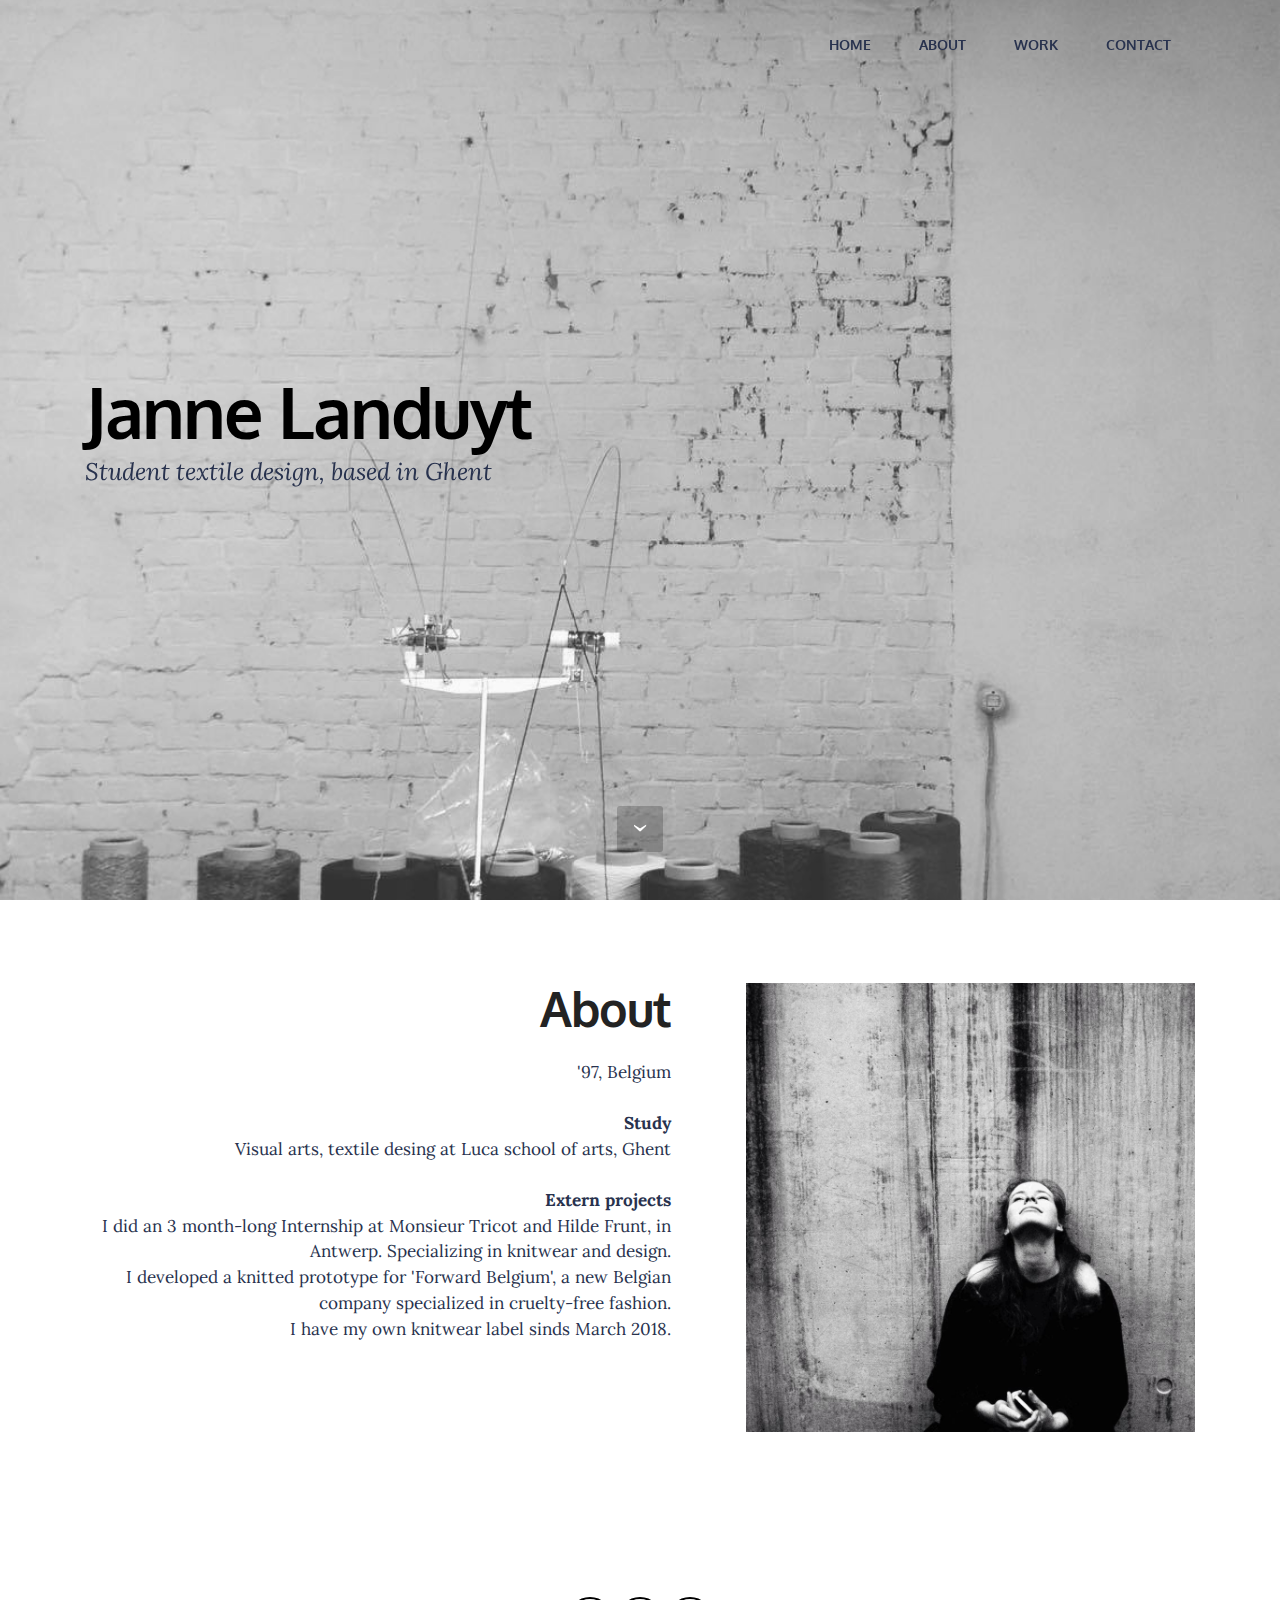
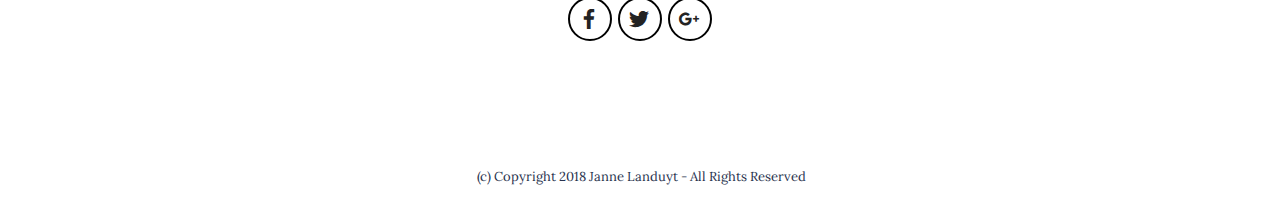
==== index.html @ 8091a499 "create github pages" ====
<!DOCTYPE html>
<html>
<head>
  <!-- Site made with Mobirise Website Builder v4.3.2, https://mobirise.com -->
  <meta charset="UTF-8">
  <meta http-equiv="X-UA-Compatible" content="IE=edge">
  <meta name="generator" content="Mobirise v4.3.2, mobirise.com">
  <meta name="viewport" content="width=device-width, initial-scale=1">
  <link rel="shortcut icon" href="assets/images/logo.png" type="image/x-icon">
  <meta name="description" content="Home, Janne Landuyt, textile design, about">
  <title>index.html</title>
  <link rel="stylesheet" href="https://fonts.googleapis.com/css?family=Montserrat:400,700">
  <link rel="stylesheet" href="https://fonts.googleapis.com/css?family=Raleway:100,100i,200,200i,300,300i,400,400i,500,500i,600,600i,700,700i,800,800i,900,900i">
  <link rel="stylesheet" href="https://fonts.googleapis.com/css?family=Lora:400,700,400italic,700italic&subset=latin">
  <link rel="stylesheet" href="assets/bootstrap-material-design-font/css/material.css">
  <link rel="stylesheet" href="assets/tether/tether.min.css">
  <link rel="stylesheet" href="assets/bootstrap/css/bootstrap.min.css">
  <link rel="stylesheet" href="assets/socicon/css/styles.css">
  <link rel="stylesheet" href="assets/dropdown/css/style.css">
  <link rel="stylesheet" href="assets/theme/css/style.css">
  <link rel="stylesheet" href="assets/mobirise/css/mbr-additional.css" type="text/css">
  
  
  
</head>
<body>
<section id="menu-4" data-rv-view="0">

    <nav class="navbar navbar-dropdown transparent bg-color">
        <div class="container">

            <div class="mbr-table">
                
                <div class="mbr-table-cell">

                    <button class="navbar-toggler pull-xs-right hidden-md-up" type="button" data-toggle="collapse" data-target="#exCollapsingNavbar">
                        <div class="hamburger-icon"></div>
                    </button>

                    <ul class="nav-dropdown collapse pull-xs-right nav navbar-nav navbar-toggleable-sm" id="exCollapsingNavbar"><li class="nav-item dropdown"><a class="nav-link link" href="index.html#header5-0">HOME</a></li><li class="nav-item"><a class="nav-link link" href="index.html#msg-box5-1">ABOUT</a></li><li class="nav-item"><a class="nav-link link" href="Work.html">WORK</a></li><li class="nav-item"><a class="nav-link link" href="page7.html">CONTACT</a></li></ul>
                    <button hidden="" class="navbar-toggler navbar-close" type="button" data-toggle="collapse" data-target="#exCollapsingNavbar">
                        <div class="close-icon"></div>
                    </button>

                </div>
            </div>

        </div>
    </nav>

</section>

<section class="engine"><a href="https://mobirise.co/e">web page development software</a></section><section class="mbr-section mbr-section-hero mbr-section-full mbr-section-with-arrow mbr-parallax-background mbr-after-navbar" id="header5-0" data-rv-view="4" style="background-image: url(assets/images/21389111-1442225685831040-1330696109-o-2-1136x852.jpg);">

    <div class="mbr-overlay" style="opacity: 0.2; background-color: rgb(239, 239, 239);"></div>

    <div class="mbr-table-cell">

        <div class="container">
            <div class="row">
                <div class="mbr-section col-md-10">

                    <h1 class="mbr-section-title display-1">Janne Landuyt</h1>
                    <p class="mbr-section-lead lead">Student textile design, based in Ghent</p>
                    
                </div>
            </div>
        </div>
    </div>

    <div class="mbr-arrow mbr-arrow-floating" aria-hidden="true"><a href="#msg-box5-1"><i class="mbr-arrow-icon"></i></a></div>

</section>

<section class="mbr-section" id="msg-box5-1" data-rv-view="7" style="background-color: rgb(255, 255, 255); padding-top: 80px; padding-bottom: 80px;">

    
    <div class="container">
        <div class="row">
            <div class="mbr-table-md-up">

              

              <div class="mbr-table-cell col-md-5 text-xs-center text-md-right content-size">
                  <h3 class="mbr-section-title display-2">About</h3>
                  <div class="lead">

                    <p>'97, Belgium<br><br><strong>Study</strong><br>Visual arts, textile desing at Luca school of arts, Ghent<br><br><strong>Extern projects</strong><br>I did an 3 month-long Internship at Monsieur Tricot and Hilde Frunt, in Antwerp. Specializing in knitwear and design.<br>I developed a knitted prototype for 'Forward Belgium', a new Belgian company specialized in cruelty-free fashion.<br>I have my own knitwear label sinds March 2018.<br><br><strong><br></strong></p>

                  </div>

                  
              </div>


              


              <div class="mbr-table-cell mbr-left-padding-md-up mbr-valign-top col-md-7 image-size" style="width: 46%;">
                  <div class="mbr-figure"><img src="assets/images/12814619-984525454934401-1902129583782852477-n-1-960x960.jpg"></div>
              </div>

            </div>
        </div>
    </div>

</section>

<section class="mbr-section mbr-section-md-padding" id="social-buttons1-3" data-rv-view="10" style="background-color: rgb(255, 255, 255); padding-top: 60px; padding-bottom: 90px;">
    
    <div class="container">
        <div class="row">
            <div class="col-md-8 col-md-offset-2 text-xs-center">
                <h3 class="mbr-section-title display-2"></h3>
                <div>

                  <div class="mbr-social-likes" data-counters="false">
                    <span class="btn btn-social facebook" title="Share link on Facebook">
                        <i class="socicon socicon-facebook"></i>
                    </span>
                    <span class="btn btn-social twitter" title="Share link on Twitter">
                        <i class="socicon socicon-twitter"></i>
                    </span>
                    <span class="btn btn-social plusone" title="Share link on Google+">
                        <i class="socicon socicon-googleplus"></i>
                    </span>
                    
                    
                  </div>

                </div>
            </div>
        </div>
    </div>
</section>

<footer class="mbr-small-footer mbr-section mbr-section-nopadding" id="footer1-17" data-rv-view="2" style="background-color: rgb(255, 255, 255); padding-top: 1.75rem; padding-bottom: 1.75rem;">
    
    <div class="container text-xs-center">
        <p>&nbsp;(c) Copyright 2018 Janne Landuyt - All Rights Reserved</p>
    </div>
</footer>


  <script src="assets/web/assets/jquery/jquery.min.js"></script>
  <script src="assets/tether/tether.min.js"></script>
  <script src="assets/bootstrap/js/bootstrap.min.js"></script>
  <script src="assets/social-likes/social-likes.js"></script>
  <script src="assets/dropdown/js/script.min.js"></script>
  <script src="assets/touch-swipe/jquery.touch-swipe.min.js"></script>
  <script src="assets/jarallax/jarallax.js"></script>
  <script src="assets/smooth-scroll/smooth-scroll.js"></script>
  <script src="assets/theme/js/script.js"></script>
  
  
</body>
</html>
---- assets/bootstrap-material-design-font/css/material.css ----
@font-face {
  font-family: 'Material-Design-Icons';
  src: url('../fonts/Material-Design-Icons.eot?3ocs8m');
  src: url('../fonts/Material-Design-Icons.eot?#iefix3ocs8m') format('embedded-opentype'), url('../fonts/Material-Design-Icons.woff?3ocs8m') format('woff'), url('../fonts/Material-Design-Icons.ttf?3ocs8m') format('truetype'), url('../fonts/Material-Design-Icons.svg?3ocs8m#Material-Design-Icons') format('svg');
  font-weight: normal;
  font-style: normal;
}
[class^="mdi-"],
[class*="mdi-"] {
  speak: none;
  display: inline-block;
  font-style: normal;
  font-variant:normal;
  font-weight:normal;
  /*font-size:24px;*/
  line-height:1;
  font-family:'Material-Design-Icons' !important;
  text-rendering: auto;
  
  -webkit-font-smoothing: antialiased;
  -moz-osx-font-smoothing: grayscale;
  -webkit-transform: translate(0, 0);
      -ms-transform: translate(0, 0);
          transform: translate(0, 0);
}
[class^="mdi-"]:before,
[class*="mdi-"]:before {
  display: inline-block;
  speak: none;
  text-decoration: inherit;
}
[class^="mdi-"].pull-left,
[class*="mdi-"].pull-left {
  margin-right: .3em;
}
[class^="mdi-"].pull-right,
[class*="mdi-"].pull-right {
  margin-left: .3em;
}
[class^="mdi-"].mdi-lg:before,
[class*="mdi-"].mdi-lg:before,
[class^="mdi-"].mdi-lg:after,
[class*="mdi-"].mdi-lg:after {
  font-size: 1.33333333em;
  line-height: 0.75em;
  vertical-align: -15%;
}
[class^="mdi-"].mdi-2x:before,
[class*="mdi-"].mdi-2x:before,
[class^="mdi-"].mdi-2x:after,
[class*="mdi-"].mdi-2x:after {
  font-size: 2em;
}
[class^="mdi-"].mdi-3x:before,
[class*="mdi-"].mdi-3x:before,
[class^="mdi-"].mdi-3x:after,
[class*="mdi-"].mdi-3x:after {
  font-size: 3em;
}
[class^="mdi-"].mdi-4x:before,
[class*="mdi-"].mdi-4x:before,
[class^="mdi-"].mdi-4x:after,
[class*="mdi-"].mdi-4x:after {
  font-size: 4em;
}
[class^="mdi-"].mdi-5x:before,
[class*="mdi-"].mdi-5x:before,
[class^="mdi-"].mdi-5x:after,
[class*="mdi-"].mdi-5x:after {
  font-size: 5em;
}
[class^="mdi-device-signal-cellular-"]:after,
[class^="mdi-device-battery-"]:after,
[class^="mdi-device-battery-charging-"]:after,
[class^="mdi-device-signal-cellular-connected-no-internet-"]:after,
[class^="mdi-device-signal-wifi-"]:after,
[class^="mdi-device-signal-wifi-statusbar-not-connected"]:after,
.mdi-device-network-wifi:after {
  opacity: .3;
  position: absolute;
  left: 0;
  top: 0;
  z-index: 1;
  display: inline-block;
  speak: none;
  text-decoration: inherit;
}
[class^="mdi-device-signal-cellular-"]:after {
  content: "\e758";
}
[class^="mdi-device-battery-"]:after {
  content: "\e735";
}
[class^="mdi-device-battery-charging-"]:after {
  content: "\e733";
}
[class^="mdi-device-signal-cellular-connected-no-internet-"]:after {
  content: "\e75d";
}
[class^="mdi-device-signal-wifi-"]:after,
.mdi-device-network-wifi:after {
  content: "\e765";
}
[class^="mdi-device-signal-wifi-statusbasr-not-connected"]:after {
  content: "\e8f7";
}
.mdi-device-signal-cellular-off:after,
.mdi-device-signal-cellular-null:after,
.mdi-device-signal-cellular-no-sim:after,
.mdi-device-signal-wifi-off:after,
.mdi-device-signal-wifi-4-bar:after,
.mdi-device-signal-cellular-4-bar:after,
.mdi-device-battery-alert:after,
.mdi-device-signal-cellular-connected-no-internet-4-bar:after,
.mdi-device-battery-std:after,
.mdi-device-battery-full .mdi-device-battery-unknown:after {
  content: "";
}
.mdi-fw {
  width: 1.28571429em;
  text-align: center;
}
.mdi-ul {
  padding-left: 0;
  margin-left: 2.14285714em;
  list-style-type: none;
}
.mdi-ul > li {
  position: relative;
}
.mdi-li {
  position: absolute;
  left: -2.14285714em;
  width: 2.14285714em;
  top: 0.14285714em;
  text-align: center;
}
.mdi-li.mdi-lg {
  left: -1.85714286em;
}
.mdi-border {
  padding: .2em .25em .15em;
  border: solid 0.08em #eeeeee;
  border-radius: .1em;
}
.mdi-spin {
  -webkit-animation: mdi-spin 2s infinite linear;
  animation: mdi-spin 2s infinite linear;
  -webkit-transform-origin: 50% 50%;
  -ms-transform-origin: 50% 50%;
      transform-origin: 50% 50%;
}
.mdi-pulse {
  -webkit-animation: mdi-spin 1s steps(8) infinite;
  animation: mdi-spin 1s steps(8) infinite;
  -webkit-transform-origin: 50% 50%;
  -ms-transform-origin: 50% 50%;
      transform-origin: 50% 50%;
}
@-webkit-keyframes mdi-spin {
  0% {
    -webkit-transform: rotate(0deg);
    transform: rotate(0deg);
  }
  100% {
    -webkit-transform: rotate(359deg);
    transform: rotate(359deg);
  }
}
@keyframes mdi-spin {
  0% {
    -webkit-transform: rotate(0deg);
    transform: rotate(0deg);
  }
  100% {
    -webkit-transform: rotate(359deg);
    transform: rotate(359deg);
  }
}
.mdi-rotate-90 {
  filter: progid:DXImageTransform.Microsoft.BasicImage(rotation=1);
  -webkit-transform: rotate(90deg);
  -ms-transform: rotate(90deg);
  transform: rotate(90deg);
}
.mdi-rotate-180 {
  filter: progid:DXImageTransform.Microsoft.BasicImage(rotation=2);
  -webkit-transform: rotate(180deg);
  -ms-transform: rotate(180deg);
  transform: rotate(180deg);
}
.mdi-rotate-270 {
  filter: progid:DXImageTransform.Microsoft.BasicImage(rotation=3);
  -webkit-transform: rotate(270deg);
  -ms-transform: rotate(270deg);
  transform: rotate(270deg);
}
.mdi-flip-horizontal {
  filter: progid:DXImageTransform.Microsoft.BasicImage(rotation=0, mirror=1);
  -webkit-transform: scale(-1, 1);
  -ms-transform: scale(-1, 1);
  transform: scale(-1, 1);
}
.mdi-flip-vertical {
  filter: progid:DXImageTransform.Microsoft.BasicImage(rotation=2, mirror=1);
  -webkit-transform: scale(1, -1);
  -ms-transform: scale(1, -1);
  transform: scale(1, -1);
}
:root .mdi-rotate-90,
:root .mdi-rotate-180,
:root .mdi-rotate-270,
:root .mdi-flip-horizontal,
:root .mdi-flip-vertical {
  -webkit-filter: none;
          filter: none;
}
.mdi-stack {
  position: relative;
  display: inline-block;
  width: 2em;
  height: 2em;
  line-height: 2em;
  vertical-align: middle;
}
.mdi-stack-1x,
.mdi-stack-2x {
  position: absolute;
  left: 0;
  width: 100%;
  text-align: center;
}
.mdi-stack-1x {
  line-height: inherit;
}
.mdi-stack-2x {
  font-size: 2em;
}
.mdi-inverse {
  color: #ffffff;
}
/* Start Icons */
.mdi-action-3d-rotation:before {
  content: "\e600";
}
.mdi-action-accessibility:before {
  content: "\e601";
}
.mdi-action-account-balance-wallet:before {
  content: "\e602";
}
.mdi-action-account-balance:before {
  content: "\e603";
}
.mdi-action-account-box:before {
  content: "\e604";
}
.mdi-action-account-child:before {
  content: "\e605";
}
.mdi-action-account-circle:before {
  content: "\e606";
}
.mdi-action-add-shopping-cart:before {
  content: "\e607";
}
.mdi-action-alarm-add:before {
  content: "\e608";
}
.mdi-action-alarm-off:before {
  content: "\e609";
}
.mdi-action-alarm-on:before {
  content: "\e60a";
}
.mdi-action-alarm:before {
  content: "\e60b";
}
.mdi-action-android:before {
  content: "\e60c";
}
.mdi-action-announcement:before {
  content: "\e60d";
}
.mdi-action-aspect-ratio:before {
  content: "\e60e";
}
.mdi-action-assessment:before {
  content: "\e60f";
}
.mdi-action-assignment-ind:before {
  content: "\e610";
}
.mdi-action-assignment-late:before {
  content: "\e611";
}
.mdi-action-assignment-return:before {
  content: "\e612";
}
.mdi-action-assignment-returned:before {
  content: "\e613";
}
.mdi-action-assignment-turned-in:before {
  content: "\e614";
}
.mdi-action-assignment:before {
  content: "\e615";
}
.mdi-action-autorenew:before {
  content: "\e616";
}
.mdi-action-backup:before {
  content: "\e617";
}
.mdi-action-book:before {
  content: "\e618";
}
.mdi-action-bookmark-outline:before {
  content: "\e619";
}
.mdi-action-bookmark:before {
  content: "\e61a";
}
.mdi-action-bug-report:before {
  content: "\e61b";
}
.mdi-action-cached:before {
  content: "\e61c";
}
.mdi-action-check-circle:before {
  content: "\e61d";
}
.mdi-action-class:before {
  content: "\e61e";
}
.mdi-action-credit-card:before {
  content: "\e61f";
}
.mdi-action-dashboard:before {
  content: "\e620";
}
.mdi-action-delete:before {
  content: "\e621";
}
.mdi-action-description:before {
  content: "\e622";
}
.mdi-action-dns:before {
  content: "\e623";
}
.mdi-action-done-all:before {
  content: "\e624";
}
.mdi-action-done:before {
  content: "\e625";
}
.mdi-action-event:before {
  content: "\e626";
}
.mdi-action-exit-to-app:before {
  content: "\e627";
}
.mdi-action-explore:before {
  content: "\e628";
}
.mdi-action-extension:before {
  content: "\e629";
}
.mdi-action-face-unlock:before {
  content: "\e62a";
}
.mdi-action-favorite-outline:before {
  content: "\e62b";
}
.mdi-action-favorite:before {
  content: "\e62c";
}
.mdi-action-find-in-page:before {
  content: "\e62d";
}
.mdi-action-find-replace:before {
  content: "\e62e";
}
.mdi-action-flip-to-back:before {
  content: "\e62f";
}
.mdi-action-flip-to-front:before {
  content: "\e630";
}
.mdi-action-get-app:before {
  content: "\e631";
}
.mdi-action-grade:before {
  content: "\e632";
}
.mdi-action-group-work:before {
  content: "\e633";
}
.mdi-action-help:before {
  content: "\e634";
}
.mdi-action-highlight-remove:before {
  content: "\e635";
}
.mdi-action-history:before {
  content: "\e636";
}
.mdi-action-home:before {
  content: "\e637";
}
.mdi-action-https:before {
  content: "\e638";
}
.mdi-action-info-outline:before {
  content: "\e639";
}
.mdi-action-info:before {
  content: "\e63a";
}
.mdi-action-input:before {
  content: "\e63b";
}
.mdi-action-invert-colors:before {
  content: "\e63c";
}
.mdi-action-label-outline:before {
  content: "\e63d";
}
.mdi-action-label:before {
  content: "\e63e";
}
.mdi-action-language:before {
  content: "\e63f";
}
.mdi-action-launch:before {
  content: "\e640";
}
.mdi-action-list:before {
  content: "\e641";
}
.mdi-action-lock-open:before {
  content: "\e642";
}
.mdi-action-lock-outline:before {
  content: "\e643";
}
.mdi-action-lock:before {
  content: "\e644";
}
.mdi-action-loyalty:before {
  content: "\e645";
}
.mdi-action-markunread-mailbox:before {
  content: "\e646";
}
.mdi-action-note-add:before {
  content: "\e647";
}
.mdi-action-open-in-browser:before {
  content: "\e648";
}
.mdi-action-open-in-new:before {
  content: "\e649";
}
.mdi-action-open-with:before {
  content: "\e64a";
}
.mdi-action-pageview:before {
  content: "\e64b";
}
.mdi-action-payment:before {
  content: "\e64c";
}
.mdi-action-perm-camera-mic:before {
  content: "\e64d";
}
.mdi-action-perm-contact-cal:before {
  content: "\e64e";
}
.mdi-action-perm-data-setting:before {
  content: "\e64f";
}
.mdi-action-perm-device-info:before {
  content: "\e650";
}
.mdi-action-perm-identity:before {
  content: "\e651";
}
.mdi-action-perm-media:before {
  content: "\e652";
}
.mdi-action-perm-phone-msg:before {
  content: "\e653";
}
.mdi-action-perm-scan-wifi:before {
  content: "\e654";
}
.mdi-action-picture-in-picture:before {
  content: "\e655";
}
.mdi-action-polymer:before {
  content: "\e656";
}
.mdi-action-print:before {
  content: "\e657";
}
.mdi-action-query-builder:before {
  content: "\e658";
}
.mdi-action-question-answer:before {
  content: "\e659";
}
.mdi-action-receipt:before {
  content: "\e65a";
}
.mdi-action-redeem:before {
  content: "\e65b";
}
.mdi-action-reorder:before {
  content: "\e65c";
}
.mdi-action-report-problem:before {
  content: "\e65d";
}
.mdi-action-restore:before {
  content: "\e65e";
}
.mdi-action-room:before {
  content: "\e65f";
}
.mdi-action-schedule:before {
  content: "\e660";
}
.mdi-action-search:before {
  content: "\e661";
}
.mdi-action-settings-applications:before {
  content: "\e662";
}
.mdi-action-settings-backup-restore:before {
  content: "\e663";
}
.mdi-action-settings-bluetooth:before {
  content: "\e664";
}
.mdi-action-settings-cell:before {
  content: "\e665";
}
.mdi-action-settings-display:before {
  content: "\e666";
}
.mdi-action-settings-ethernet:before {
  content: "\e667";
}
.mdi-action-settings-input-antenna:before {
  content: "\e668";
}
.mdi-action-settings-input-component:before {
  content: "\e669";
}
.mdi-action-settings-input-composite:before {
  content: "\e66a";
}
.mdi-action-settings-input-hdmi:before {
  content: "\e66b";
}
.mdi-action-settings-input-svideo:before {
  content: "\e66c";
}
.mdi-action-settings-overscan:before {
  content: "\e66d";
}
.mdi-action-settings-phone:before {
  content: "\e66e";
}
.mdi-action-settings-power:before {
  content: "\e66f";
}
.mdi-action-settings-remote:before {
  content: "\e670";
}
.mdi-action-settings-voice:before {
  content: "\e671";
}
.mdi-action-settings:before {
  content: "\e672";
}
.mdi-action-shop-two:before {
  content: "\e673";
}
.mdi-action-shop:before {
  content: "\e674";
}
.mdi-action-shopping-basket:before {
  content: "\e675";
}
.mdi-action-shopping-cart:before {
  content: "\e676";
}
.mdi-action-speaker-notes:before {
  content: "\e677";
}
.mdi-action-spellcheck:before {
  content: "\e678";
}
.mdi-action-star-rate:before {
  content: "\e679";
}
.mdi-action-stars:before {
  content: "\e67a";
}
.mdi-action-store:before {
  content: "\e67b";
}
.mdi-action-subject:before {
  content: "\e67c";
}
.mdi-action-supervisor-account:before {
  content: "\e67d";
}
.mdi-action-swap-horiz:before {
  content: "\e67e";
}
.mdi-action-swap-vert-circle:before {
  content: "\e67f";
}
.mdi-action-swap-vert:before {
  content: "\e680";
}
.mdi-action-system-update-tv:before {
  content: "\e681";
}
.mdi-action-tab-unselected:before {
  content: "\e682";
}
.mdi-action-tab:before {
  content: "\e683";
}
.mdi-action-theaters:before {
  content: "\e684";
}
.mdi-action-thumb-down:before {
  content: "\e685";
}
.mdi-action-thumb-up:before {
  content: "\e686";
}
.mdi-action-thumbs-up-down:before {
  content: "\e687";
}
.mdi-action-toc:before {
  content: "\e688";
}
.mdi-action-today:before {
  content: "\e689";
}
.mdi-action-track-changes:before {
  content: "\e68a";
}
.mdi-action-translate:before {
  content: "\e68b";
}
.mdi-action-trending-down:before {
  content: "\e68c";
}
.mdi-action-trending-neutral:before {
  content: "\e68d";
}
.mdi-action-trending-up:before {
  content: "\e68e";
}
.mdi-action-turned-in-not:before {
  content: "\e68f";
}
.mdi-action-turned-in:before {
  content: "\e690";
}
.mdi-action-verified-user:before {
  content: "\e691";
}
.mdi-action-view-agenda:before {
  content: "\e692";
}
.mdi-action-view-array:before {
  content: "\e693";
}
.mdi-action-view-carousel:before {
  content: "\e694";
}
.mdi-action-view-column:before {
  content: "\e695";
}
.mdi-action-view-day:before {
  content: "\e696";
}
.mdi-action-view-headline:before {
  content: "\e697";
}
.mdi-action-view-list:before {
  content: "\e698";
}
.mdi-action-view-module:before {
  content: "\e699";
}
.mdi-action-view-quilt:before {
  content: "\e69a";
}
.mdi-action-view-stream:before {
  content: "\e69b";
}
.mdi-action-view-week:before {
  content: "\e69c";
}
.mdi-action-visibility-off:before {
  content: "\e69d";
}
.mdi-action-visibility:before {
  content: "\e69e";
}
.mdi-action-wallet-giftcard:before {
  content: "\e69f";
}
.mdi-action-wallet-membership:before {
  content: "\e6a0";
}
.mdi-action-wallet-travel:before {
  content: "\e6a1";
}
.mdi-action-work:before {
  content: "\e6a2";
}
.mdi-alert-error:before {
  content: "\e6a3";
}
.mdi-alert-warning:before {
  content: "\e6a4";
}
.mdi-av-album:before {
  content: "\e6a5";
}
.mdi-av-closed-caption:before {
  content: "\e6a6";
}
.mdi-av-equalizer:before {
  content: "\e6a7";
}
.mdi-av-explicit:before {
  content: "\e6a8";
}
.mdi-av-fast-forward:before {
  content: "\e6a9";
}
.mdi-av-fast-rewind:before {
  content: "\e6aa";
}
.mdi-av-games:before {
  content: "\e6ab";
}
.mdi-av-hearing:before {
  content: "\e6ac";
}
.mdi-av-high-quality:before {
  content: "\e6ad";
}
.mdi-av-loop:before {
  content: "\e6ae";
}
.mdi-av-mic-none:before {
  content: "\e6af";
}
.mdi-av-mic-off:before {
  content: "\e6b0";
}
.mdi-av-mic:before {
  content: "\e6b1";
}
.mdi-av-movie:before {
  content: "\e6b2";
}
.mdi-av-my-library-add:before {
  content: "\e6b3";
}
.mdi-av-my-library-books:before {
  content: "\e6b4";
}
.mdi-av-my-library-music:before {
  content: "\e6b5";
}
.mdi-av-new-releases:before {
  content: "\e6b6";
}
.mdi-av-not-interested:before {
  content: "\e6b7";
}
.mdi-av-pause-circle-fill:before {
  content: "\e6b8";
}
.mdi-av-pause-circle-outline:before {
  content: "\e6b9";
}
.mdi-av-pause:before {
  content: "\e6ba";
}
.mdi-av-play-arrow:before {
  content: "\e6bb";
}
.mdi-av-play-circle-fill:before {
  content: "\e6bc";
}
.mdi-av-play-circle-outline:before {
  content: "\e6bd";
}
.mdi-av-play-shopping-bag:before {
  content: "\e6be";
}
.mdi-av-playlist-add:before {
  content: "\e6bf";
}
.mdi-av-queue-music:before {
  content: "\e6c0";
}
.mdi-av-queue:before {
  content: "\e6c1";
}
.mdi-av-radio:before {
  content: "\e6c2";
}
.mdi-av-recent-actors:before {
  content: "\e6c3";
}
.mdi-av-repeat-one:before {
  content: "\e6c4";
}
.mdi-av-repeat:before {
  content: "\e6c5";
}
.mdi-av-replay:before {
  content: "\e6c6";
}
.mdi-av-shuffle:before {
  content: "\e6c7";
}
.mdi-av-skip-next:before {
  content: "\e6c8";
}
.mdi-av-skip-previous:before {
  content: "\e6c9";
}
.mdi-av-snooze:before {
  content: "\e6ca";
}
.mdi-av-stop:before {
  content: "\e6cb";
}
.mdi-av-subtitles:before {
  content: "\e6cc";
}
.mdi-av-surround-sound:before {
  content: "\e6cd";
}
.mdi-av-timer:before {
  content: "\e6ce";
}
.mdi-av-video-collection:before {
  content: "\e6cf";
}
.mdi-av-videocam-off:before {
  content: "\e6d0";
}
.mdi-av-videocam:before {
  content: "\e6d1";
}
.mdi-av-volume-down:before {
  content: "\e6d2";
}
.mdi-av-volume-mute:before {
  content: "\e6d3";
}
.mdi-av-volume-off:before {
  content: "\e6d4";
}
.mdi-av-volume-up:before {
  content: "\e6d5";
}
.mdi-av-web:before {
  content: "\e6d6";
}
.mdi-communication-business:before {
  content: "\e6d7";
}
.mdi-communication-call-end:before {
  content: "\e6d8";
}
.mdi-communication-call-made:before {
  content: "\e6d9";
}
.mdi-communication-call-merge:before {
  content: "\e6da";
}
.mdi-communication-call-missed:before {
  content: "\e6db";
}
.mdi-communication-call-received:before {
  content: "\e6dc";
}
.mdi-communication-call-split:before {
  content: "\e6dd";
}
.mdi-communication-call:before {
  content: "\e6de";
}
.mdi-communication-chat:before {
  content: "\e6df";
}
.mdi-communication-clear-all:before {
  content: "\e6e0";
}
.mdi-communication-comment:before {
  content: "\e6e1";
}
.mdi-communication-contacts:before {
  content: "\e6e2";
}
.mdi-communication-dialer-sip:before {
  content: "\e6e3";
}
.mdi-communication-dialpad:before {
  content: "\e6e4";
}
.mdi-communication-dnd-on:before {
  content: "\e6e5";
}
.mdi-communication-email:before {
  content: "\e6e6";
}
.mdi-communication-forum:before {
  content: "\e6e7";
}
.mdi-communication-import-export:before {
  content: "\e6e8";
}
.mdi-communication-invert-colors-off:before {
  content: "\e6e9";
}
.mdi-communication-invert-colors-on:before {
  content: "\e6ea";
}
.mdi-communication-live-help:before {
  content: "\e6eb";
}
.mdi-communication-location-off:before {
  content: "\e6ec";
}
.mdi-communication-location-on:before {
  content: "\e6ed";
}
.mdi-communication-message:before {
  content: "\e6ee";
}
.mdi-communication-messenger:before {
  content: "\e6ef";
}
.mdi-communication-no-sim:before {
  content: "\e6f0";
}
.mdi-communication-phone:before {
  content: "\e6f1";
}
.mdi-communication-portable-wifi-off:before {
  content: "\e6f2";
}
.mdi-communication-quick-contacts-dialer:before {
  content: "\e6f3";
}
.mdi-communication-quick-contacts-mail:before {
  content: "\e6f4";
}
.mdi-communication-ring-volume:before {
  content: "\e6f5";
}
.mdi-communication-stay-current-landscape:before {
  content: "\e6f6";
}
.mdi-communication-stay-current-portrait:before {
  content: "\e6f7";
}
.mdi-communication-stay-primary-landscape:before {
  content: "\e6f8";
}
.mdi-communication-stay-primary-portrait:before {
  content: "\e6f9";
}
.mdi-communication-swap-calls:before {
  content: "\e6fa";
}
.mdi-communication-textsms:before {
  content: "\e6fb";
}
.mdi-communication-voicemail:before {
  content: "\e6fc";
}
.mdi-communication-vpn-key:before {
  content: "\e6fd";
}
.mdi-content-add-box:before {
  content: "\e6fe";
}
.mdi-content-add-circle-outline:before {
  content: "\e6ff";
}
.mdi-content-add-circle:before {
  content: "\e700";
}
.mdi-content-add:before {
  content: "\e701";
}
.mdi-content-archive:before {
  content: "\e702";
}
.mdi-content-backspace:before {
  content: "\e703";
}
.mdi-content-block:before {
  content: "\e704";
}
.mdi-content-clear:before {
  content: "\e705";
}
.mdi-content-content-copy:before {
  content: "\e706";
}
.mdi-content-content-cut:before {
  content: "\e707";
}
.mdi-content-content-paste:before {
  content: "\e708";
}
.mdi-content-create:before {
  content: "\e709";
}
.mdi-content-drafts:before {
  content: "\e70a";
}
.mdi-content-filter-list:before {
  content: "\e70b";
}
.mdi-content-flag:before {
  content: "\e70c";
}
.mdi-content-forward:before {
  content: "\e70d";
}
.mdi-content-gesture:before {
  content: "\e70e";
}
.mdi-content-inbox:before {
  content: "\e70f";
}
.mdi-content-link:before {
  content: "\e710";
}
.mdi-content-mail:before {
  content: "\e711";
}
.mdi-content-markunread:before {
  content: "\e712";
}
.mdi-content-redo:before {
  content: "\e713";
}
.mdi-content-remove-circle-outline:before {
  content: "\e714";
}
.mdi-content-remove-circle:before {
  content: "\e715";
}
.mdi-content-remove:before {
  content: "\e716";
}
.mdi-content-reply-all:before {
  content: "\e717";
}
.mdi-content-reply:before {
  content: "\e718";
}
.mdi-content-report:before {
  content: "\e719";
}
.mdi-content-save:before {
  content: "\e71a";
}
.mdi-content-select-all:before {
  content: "\e71b";
}
.mdi-content-send:before {
  content: "\e71c";
}
.mdi-content-sort:before {
  content: "\e71d";
}
.mdi-content-text-format:before {
  content: "\e71e";
}
.mdi-content-undo:before {
  content: "\e71f";
}
.mdi-editor-attach-file:before {
  content: "\e776";
}
.mdi-editor-attach-money:before {
  content: "\e777";
}
.mdi-editor-border-all:before {
  content: "\e778";
}
.mdi-editor-border-bottom:before {
  content: "\e779";
}
.mdi-editor-border-clear:before {
  content: "\e77a";
}
.mdi-editor-border-color:before {
  content: "\e77b";
}
.mdi-editor-border-horizontal:before {
  content: "\e77c";
}
.mdi-editor-border-inner:before {
  content: "\e77d";
}
.mdi-editor-border-left:before {
  content: "\e77e";
}
.mdi-editor-border-outer:before {
  content: "\e77f";
}
.mdi-editor-border-right:before {
  content: "\e780";
}
.mdi-editor-border-style:before {
  content: "\e781";
}
.mdi-editor-border-top:before {
  content: "\e782";
}
.mdi-editor-border-vertical:before {
  content: "\e783";
}
.mdi-editor-format-align-center:before {
  content: "\e784";
}
.mdi-editor-format-align-justify:before {
  content: "\e785";
}
.mdi-editor-format-align-left:before {
  content: "\e786";
}
.mdi-editor-format-align-right:before {
  content: "\e787";
}
.mdi-editor-format-bold:before {
  content: "\e788";
}
.mdi-editor-format-clear:before {
  content: "\e789";
}
.mdi-editor-format-color-fill:before {
  content: "\e78a";
}
.mdi-editor-format-color-reset:before {
  content: "\e78b";
}
.mdi-editor-format-color-text:before {
  content: "\e78c";
}
.mdi-editor-format-indent-decrease:before {
  content: "\e78d";
}
.mdi-editor-format-indent-increase:before {
  content: "\e78e";
}
.mdi-editor-format-italic:before {
  content: "\e78f";
}
.mdi-editor-format-line-spacing:before {
  content: "\e790";
}
.mdi-editor-format-list-bulleted:before {
  content: "\e791";
}
.mdi-editor-format-list-numbered:before {
  content: "\e792";
}
.mdi-editor-format-paint:before {
  content: "\e793";
}
.mdi-editor-format-quote:before {
  content: "\e794";
}
.mdi-editor-format-size:before {
  content: "\e795";
}
.mdi-editor-format-strikethrough:before {
  content: "\e796";
}
.mdi-editor-format-textdirection-l-to-r:before {
  content: "\e797";
}
.mdi-editor-format-textdirection-r-to-l:before {
  content: "\e798";
}
.mdi-editor-format-underline:before {
  content: "\e799";
}
.mdi-editor-functions:before {
  content: "\e79a";
}
.mdi-editor-insert-chart:before {
  content: "\e79b";
}
.mdi-editor-insert-comment:before {
  content: "\e79c";
}
.mdi-editor-insert-drive-file:before {
  content: "\e79d";
}
.mdi-editor-insert-emoticon:before {
  content: "\e79e";
}
.mdi-editor-insert-invitation:before {
  content: "\e79f";
}
.mdi-editor-insert-link:before {
  content: "\e7a0";
}
.mdi-editor-insert-photo:before {
  content: "\e7a1";
}
.mdi-editor-merge-type:before {
  content: "\e7a2";
}
.mdi-editor-mode-comment:before {
  content: "\e7a3";
}
.mdi-editor-mode-edit:before {
  content: "\e7a4";
}
.mdi-editor-publish:before {
  content: "\e7a5";
}
.mdi-editor-vertical-align-bottom:before {
  content: "\e7a6";
}
.mdi-editor-vertical-align-center:before {
  content: "\e7a7";
}
.mdi-editor-vertical-align-top:before {
  content: "\e7a8";
}
.mdi-editor-wrap-text:before {
  content: "\e7a9";
}
.mdi-file-attachment:before {
  content: "\e7aa";
}
.mdi-file-cloud-circle:before {
  content: "\e7ab";
}
.mdi-file-cloud-done:before {
  content: "\e7ac";
}
.mdi-file-cloud-download:before {
  content: "\e7ad";
}
.mdi-file-cloud-off:before {
  content: "\e7ae";
}
.mdi-file-cloud-queue:before {
  content: "\e7af";
}
.mdi-file-cloud-upload:before {
  content: "\e7b0";
}
.mdi-file-cloud:before {
  content: "\e7b1";
}
.mdi-file-file-download:before {
  content: "\e7b2";
}
.mdi-file-file-upload:before {
  content: "\e7b3";
}
.mdi-file-folder-open:before {
  content: "\e7b4";
}
.mdi-file-folder-shared:before {
  content: "\e7b5";
}
.mdi-file-folder:before {
  content: "\e7b6";
}
.mdi-device-access-alarm:before {
  content: "\e720";
}
.mdi-device-access-alarms:before {
  content: "\e721";
}
.mdi-device-access-time:before {
  content: "\e722";
}
.mdi-device-add-alarm:before {
  content: "\e723";
}
.mdi-device-airplanemode-off:before {
  content: "\e724";
}
.mdi-device-airplanemode-on:before {
  content: "\e725";
}
.mdi-device-battery-20:before {
  content: "\e726";
}
.mdi-device-battery-30:before {
  content: "\e727";
}
.mdi-device-battery-50:before {
  content: "\e728";
}
.mdi-device-battery-60:before {
  content: "\e729";
}
.mdi-device-battery-80:before {
  content: "\e72a";
}
.mdi-device-battery-90:before {
  content: "\e72b";
}
.mdi-device-battery-alert:before {
  content: "\e72c";
}
.mdi-device-battery-charging-20:before {
  content: "\e72d";
}
.mdi-device-battery-charging-30:before {
  content: "\e72e";
}
.mdi-device-battery-charging-50:before {
  content: "\e72f";
}
.mdi-device-battery-charging-60:before {
  content: "\e730";
}
.mdi-device-battery-charging-80:before {
  content: "\e731";
}
.mdi-device-battery-charging-90:before {
  content: "\e732";
}
.mdi-device-battery-charging-full:before {
  content: "\e733";
}
.mdi-device-battery-full:before {
  content: "\e734";
}
.mdi-device-battery-std:before {
  content: "\e735";
}
.mdi-device-battery-unknown:before {
  content: "\e736";
}
.mdi-device-bluetooth-connected:before {
  content: "\e737";
}
.mdi-device-bluetooth-disabled:before {
  content: "\e738";
}
.mdi-device-bluetooth-searching:before {
  content: "\e739";
}
.mdi-device-bluetooth:before {
  content: "\e73a";
}
.mdi-device-brightness-auto:before {
  content: "\e73b";
}
.mdi-device-brightness-high:before {
  content: "\e73c";
}
.mdi-device-brightness-low:before {
  content: "\e73d";
}
.mdi-device-brightness-medium:before {
  content: "\e73e";
}
.mdi-device-data-usage:before {
  content: "\e73f";
}
.mdi-device-developer-mode:before {
  content: "\e740";
}
.mdi-device-devices:before {
  content: "\e741";
}
.mdi-device-dvr:before {
  content: "\e742";
}
.mdi-device-gps-fixed:before {
  content: "\e743";
}
.mdi-device-gps-not-fixed:before {
  content: "\e744";
}
.mdi-device-gps-off:before {
  content: "\e745";
}
.mdi-device-location-disabled:before {
  content: "\e746";
}
.mdi-device-location-searching:before {
  content: "\e747";
}
.mdi-device-multitrack-audio:before {
  content: "\e748";
}
.mdi-device-network-cell:before {
  content: "\e749";
}
.mdi-device-network-wifi:before {
  content: "\e74a";
}
.mdi-device-nfc:before {
  content: "\e74b";
}
.mdi-device-now-wallpaper:before {
  content: "\e74c";
}
.mdi-device-now-widgets:before {
  content: "\e74d";
}
.mdi-device-screen-lock-landscape:before {
  content: "\e74e";
}
.mdi-device-screen-lock-portrait:before {
  content: "\e74f";
}
.mdi-device-screen-lock-rotation:before {
  content: "\e750";
}
.mdi-device-screen-rotation:before {
  content: "\e751";
}
.mdi-device-sd-storage:before {
  content: "\e752";
}
.mdi-device-settings-system-daydream:before {
  content: "\e753";
}
.mdi-device-signal-cellular-0-bar:before {
  content: "\e754";
}
.mdi-device-signal-cellular-1-bar:before {
  content: "\e755";
}
.mdi-device-signal-cellular-2-bar:before {
  content: "\e756";
}
.mdi-device-signal-cellular-3-bar:before {
  content: "\e757";
}
.mdi-device-signal-cellular-4-bar:before {
  content: "\e758";
}
.mdi-signal-wifi-statusbar-connected-no-internet-after:before {
  content: "\e8f6";
}
.mdi-device-signal-cellular-connected-no-internet-0-bar:before {
  content: "\e759";
}
.mdi-device-signal-cellular-connected-no-internet-1-bar:before {
  content: "\e75a";
}
.mdi-device-signal-cellular-connected-no-internet-2-bar:before {
  content: "\e75b";
}
.mdi-device-signal-cellular-connected-no-internet-3-bar:before {
  content: "\e75c";
}
.mdi-device-signal-cellular-connected-no-internet-4-bar:before {
  content: "\e75d";
}
.mdi-device-signal-cellular-no-sim:before {
  content: "\e75e";
}
.mdi-device-signal-cellular-null:before {
  content: "\e75f";
}
.mdi-device-signal-cellular-off:before {
  content: "\e760";
}
.mdi-device-signal-wifi-0-bar:before {
  content: "\e761";
}
.mdi-device-signal-wifi-1-bar:before {
  content: "\e762";
}
.mdi-device-signal-wifi-2-bar:before {
  content: "\e763";
}
.mdi-device-signal-wifi-3-bar:before {
  content: "\e764";
}
.mdi-device-signal-wifi-4-bar:before {
  content: "\e765";
}
.mdi-device-signal-wifi-off:before {
  content: "\e766";
}
.mdi-device-signal-wifi-statusbar-1-bar:before {
  content: "\e767";
}
.mdi-device-signal-wifi-statusbar-2-bar:before {
  content: "\e768";
}
.mdi-device-signal-wifi-statusbar-3-bar:before {
  content: "\e769";
}
.mdi-device-signal-wifi-statusbar-4-bar:before {
  content: "\e76a";
}
.mdi-device-signal-wifi-statusbar-connected-no-internet-:before {
  content: "\e76b";
}
.mdi-device-signal-wifi-statusbar-connected-no-internet:before {
  content: "\e76f";
}
.mdi-device-signal-wifi-statusbar-connected-no-internet-2:before {
  content: "\e76c";
}
.mdi-device-signal-wifi-statusbar-connected-no-internet-3:before {
  content: "\e76d";
}
.mdi-device-signal-wifi-statusbar-connected-no-internet-4:before {
  content: "\e76e";
}
.mdi-signal-wifi-statusbar-not-connected-after:before {
  content: "\e8f7";
}
.mdi-device-signal-wifi-statusbar-not-connected:before {
  content: "\e770";
}
.mdi-device-signal-wifi-statusbar-null:before {
  content: "\e771";
}
.mdi-device-storage:before {
  content: "\e772";
}
.mdi-device-usb:before {
  content: "\e773";
}
.mdi-device-wifi-lock:before {
  content: "\e774";
}
.mdi-device-wifi-tethering:before {
  content: "\e775";
}
.mdi-hardware-cast-connected:before {
  content: "\e7b7";
}
.mdi-hardware-cast:before {
  content: "\e7b8";
}
.mdi-hardware-computer:before {
  content: "\e7b9";
}
.mdi-hardware-desktop-mac:before {
  content: "\e7ba";
}
.mdi-hardware-desktop-windows:before {
  content: "\e7bb";
}
.mdi-hardware-dock:before {
  content: "\e7bc";
}
.mdi-hardware-gamepad:before {
  content: "\e7bd";
}
.mdi-hardware-headset-mic:before {
  content: "\e7be";
}
.mdi-hardware-headset:before {
  content: "\e7bf";
}
.mdi-hardware-keyboard-alt:before {
  content: "\e7c0";
}
.mdi-hardware-keyboard-arrow-down:before {
  content: "\e7c1";
}
.mdi-hardware-keyboard-arrow-left:before {
  content: "\e7c2";
}
.mdi-hardware-keyboard-arrow-right:before {
  content: "\e7c3";
}
.mdi-hardware-keyboard-arrow-up:before {
  content: "\e7c4";
}
.mdi-hardware-keyboard-backspace:before {
  content: "\e7c5";
}
.mdi-hardware-keyboard-capslock:before {
  content: "\e7c6";
}
.mdi-hardware-keyboard-control:before {
  content: "\e7c7";
}
.mdi-hardware-keyboard-hide:before {
  content: "\e7c8";
}
.mdi-hardware-keyboard-return:before {
  content: "\e7c9";
}
.mdi-hardware-keyboard-tab:before {
  content: "\e7ca";
}
.mdi-hardware-keyboard-voice:before {
  content: "\e7cb";
}
.mdi-hardware-keyboard:before {
  content: "\e7cc";
}
.mdi-hardware-laptop-chromebook:before {
  content: "\e7cd";
}
.mdi-hardware-laptop-mac:before {
  content: "\e7ce";
}
.mdi-hardware-laptop-windows:before {
  content: "\e7cf";
}
.mdi-hardware-laptop:before {
  content: "\e7d0";
}
.mdi-hardware-memory:before {
  content: "\e7d1";
}
.mdi-hardware-mouse:before {
  content: "\e7d2";
}
.mdi-hardware-phone-android:before {
  content: "\e7d3";
}
.mdi-hardware-phone-iphone:before {
  content: "\e7d4";
}
.mdi-hardware-phonelink-off:before {
  content: "\e7d5";
}
.mdi-hardware-phonelink:before {
  content: "\e7d6";
}
.mdi-hardware-security:before {
  content: "\e7d7";
}
.mdi-hardware-sim-card:before {
  content: "\e7d8";
}
.mdi-hardware-smartphone:before {
  content: "\e7d9";
}
.mdi-hardware-speaker:before {
  content: "\e7da";
}
.mdi-hardware-tablet-android:before {
  content: "\e7db";
}
.mdi-hardware-tablet-mac:before {
  content: "\e7dc";
}
.mdi-hardware-tablet:before {
  content: "\e7dd";
}
.mdi-hardware-tv:before {
  content: "\e7de";
}
.mdi-hardware-watch:before {
  content: "\e7df";
}
.mdi-image-add-to-photos:before {
  content: "\e7e0";
}
.mdi-image-adjust:before {
  content: "\e7e1";
}
.mdi-image-assistant-photo:before {
  content: "\e7e2";
}
.mdi-image-audiotrack:before {
  content: "\e7e3";
}
.mdi-image-blur-circular:before {
  content: "\e7e4";
}
.mdi-image-blur-linear:before {
  content: "\e7e5";
}
.mdi-image-blur-off:before {
  content: "\e7e6";
}
.mdi-image-blur-on:before {
  content: "\e7e7";
}
.mdi-image-brightness-1:before {
  content: "\e7e8";
}
.mdi-image-brightness-2:before {
  content: "\e7e9";
}
.mdi-image-brightness-3:before {
  content: "\e7ea";
}
.mdi-image-brightness-4:before {
  content: "\e7eb";
}
.mdi-image-brightness-5:before {
  content: "\e7ec";
}
.mdi-image-brightness-6:before {
  content: "\e7ed";
}
.mdi-image-brightness-7:before {
  content: "\e7ee";
}
.mdi-image-brush:before {
  content: "\e7ef";
}
.mdi-image-camera-alt:before {
  content: "\e7f0";
}
.mdi-image-camera-front:before {
  content: "\e7f1";
}
.mdi-image-camera-rear:before {
  content: "\e7f2";
}
.mdi-image-camera-roll:before {
  content: "\e7f3";
}
.mdi-image-camera:before {
  content: "\e7f4";
}
.mdi-image-center-focus-strong:before {
  content: "\e7f5";
}
.mdi-image-center-focus-weak:before {
  content: "\e7f6";
}
.mdi-image-collections:before {
  content: "\e7f7";
}
.mdi-image-color-lens:before {
  content: "\e7f8";
}
.mdi-image-colorize:before {
  content: "\e7f9";
}
.mdi-image-compare:before {
  content: "\e7fa";
}
.mdi-image-control-point-duplicate:before {
  content: "\e7fb";
}
.mdi-image-control-point:before {
  content: "\e7fc";
}
.mdi-image-crop-3-2:before {
  content: "\e7fd";
}
.mdi-image-crop-5-4:before {
  content: "\e7fe";
}
.mdi-image-crop-7-5:before {
  content: "\e7ff";
}
.mdi-image-crop-16-9:before {
  content: "\e800";
}
.mdi-image-crop-din:before {
  content: "\e801";
}
.mdi-image-crop-free:before {
  content: "\e802";
}
.mdi-image-crop-landscape:before {
  content: "\e803";
}
.mdi-image-crop-original:before {
  content: "\e804";
}
.mdi-image-crop-portrait:before {
  content: "\e805";
}
.mdi-image-crop-square:before {
  content: "\e806";
}
.mdi-image-crop:before {
  content: "\e807";
}
.mdi-image-dehaze:before {
  content: "\e808";
}
.mdi-image-details:before {
  content: "\e809";
}
.mdi-image-edit:before {
  content: "\e80a";
}
.mdi-image-exposure-minus-1:before {
  content: "\e80b";
}
.mdi-image-exposure-minus-2:before {
  content: "\e80c";
}
.mdi-image-exposure-plus-1:before {
  content: "\e80d";
}
.mdi-image-exposure-plus-2:before {
  content: "\e80e";
}
.mdi-image-exposure-zero:before {
  content: "\e80f";
}
.mdi-image-exposure:before {
  content: "\e810";
}
.mdi-image-filter-1:before {
  content: "\e811";
}
.mdi-image-filter-2:before {
  content: "\e812";
}
.mdi-image-filter-3:before {
  content: "\e813";
}
.mdi-image-filter-4:before {
  content: "\e814";
}
.mdi-image-filter-5:before {
  content: "\e815";
}
.mdi-image-filter-6:before {
  content: "\e816";
}
.mdi-image-filter-7:before {
  content: "\e817";
}
.mdi-image-filter-8:before {
  content: "\e818";
}
.mdi-image-filter-9-plus:before {
  content: "\e819";
}
.mdi-image-filter-9:before {
  content: "\e81a";
}
.mdi-image-filter-b-and-w:before {
  content: "\e81b";
}
.mdi-image-filter-center-focus:before {
  content: "\e81c";
}
.mdi-image-filter-drama:before {
  content: "\e81d";
}
.mdi-image-filter-frames:before {
  content: "\e81e";
}
.mdi-image-filter-hdr:before {
  content: "\e81f";
}
.mdi-image-filter-none:before {
  content: "\e820";
}
.mdi-image-filter-tilt-shift:before {
  content: "\e821";
}
.mdi-image-filter-vintage:before {
  content: "\e822";
}
.mdi-image-filter:before {
  content: "\e823";
}
.mdi-image-flare:before {
  content: "\e824";
}
.mdi-image-flash-auto:before {
  content: "\e825";
}
.mdi-image-flash-off:before {
  content: "\e826";
}
.mdi-image-flash-on:before {
  content: "\e827";
}
.mdi-image-flip:before {
  content: "\e828";
}
.mdi-image-gradient:before {
  content: "\e829";
}
.mdi-image-grain:before {
  content: "\e82a";
}
.mdi-image-grid-off:before {
  content: "\e82b";
}
.mdi-image-grid-on:before {
  content: "\e82c";
}
.mdi-image-hdr-off:before {
  content: "\e82d";
}
.mdi-image-hdr-on:before {
  content: "\e82e";
}
.mdi-image-hdr-strong:before {
  content: "\e82f";
}
.mdi-image-hdr-weak:before {
  content: "\e830";
}
.mdi-image-healing:before {
  content: "\e831";
}
.mdi-image-image-aspect-ratio:before {
  content: "\e832";
}
.mdi-image-image:before {
  content: "\e833";
}
.mdi-image-iso:before {
  content: "\e834";
}
.mdi-image-landscape:before {
  content: "\e835";
}
.mdi-image-leak-add:before {
  content: "\e836";
}
.mdi-image-leak-remove:before {
  content: "\e837";
}
.mdi-image-lens:before {
  content: "\e838";
}
.mdi-image-looks-3:before {
  content: "\e839";
}
.mdi-image-looks-4:before {
  content: "\e83a";
}
.mdi-image-looks-5:before {
  content: "\e83b";
}
.mdi-image-looks-6:before {
  content: "\e83c";
}
.mdi-image-looks-one:before {
  content: "\e83d";
}
.mdi-image-looks-two:before {
  content: "\e83e";
}
.mdi-image-looks:before {
  content: "\e83f";
}
.mdi-image-loupe:before {
  content: "\e840";
}
.mdi-image-movie-creation:before {
  content: "\e841";
}
.mdi-image-nature-people:before {
  content: "\e842";
}
.mdi-image-nature:before {
  content: "\e843";
}
.mdi-image-navigate-before:before {
  content: "\e844";
}
.mdi-image-navigate-next:before {
  content: "\e845";
}
.mdi-image-palette:before {
  content: "\e846";
}
.mdi-image-panorama-fisheye:before {
  content: "\e847";
}
.mdi-image-panorama-horizontal:before {
  content: "\e848";
}
.mdi-image-panorama-vertical:before {
  content: "\e849";
}
.mdi-image-panorama-wide-angle:before {
  content: "\e84a";
}
.mdi-image-panorama:before {
  content: "\e84b";
}
.mdi-image-photo-album:before {
  content: "\e84c";
}
.mdi-image-photo-camera:before {
  content: "\e84d";
}
.mdi-image-photo-library:before {
  content: "\e84e";
}
.mdi-image-photo:before {
  content: "\e84f";
}
.mdi-image-portrait:before {
  content: "\e850";
}
.mdi-image-remove-red-eye:before {
  content: "\e851";
}
.mdi-image-rotate-left:before {
  content: "\e852";
}
.mdi-image-rotate-right:before {
  content: "\e853";
}
.mdi-image-slideshow:before {
  content: "\e854";
}
.mdi-image-straighten:before {
  content: "\e855";
}
.mdi-image-style:before {
  content: "\e856";
}
.mdi-image-switch-camera:before {
  content: "\e857";
}
.mdi-image-switch-video:before {
  content: "\e858";
}
.mdi-image-tag-faces:before {
  content: "\e859";
}
.mdi-image-texture:before {
  content: "\e85a";
}
.mdi-image-timelapse:before {
  content: "\e85b";
}
.mdi-image-timer-3:before {
  content: "\e85c";
}
.mdi-image-timer-10:before {
  content: "\e85d";
}
.mdi-image-timer-auto:before {
  content: "\e85e";
}
.mdi-image-timer-off:before {
  content: "\e85f";
}
.mdi-image-timer:before {
  content: "\e860";
}
.mdi-image-tonality:before {
  content: "\e861";
}
.mdi-image-transform:before {
  content: "\e862";
}
.mdi-image-tune:before {
  content: "\e863";
}
.mdi-image-wb-auto:before {
  content: "\e864";
}
.mdi-image-wb-cloudy:before {
  content: "\e865";
}
.mdi-image-wb-incandescent:before {
  content: "\e866";
}
.mdi-image-wb-irradescent:before {
  content: "\e867";
}
.mdi-image-wb-sunny:before {
  content: "\e868";
}
.mdi-maps-beenhere:before {
  content: "\e869";
}
.mdi-maps-directions-bike:before {
  content: "\e86a";
}
.mdi-maps-directions-bus:before {
  content: "\e86b";
}
.mdi-maps-directions-car:before {
  content: "\e86c";
}
.mdi-maps-directions-ferry:before {
  content: "\e86d";
}
.mdi-maps-directions-subway:before {
  content: "\e86e";
}
.mdi-maps-directions-train:before {
  content: "\e86f";
}
.mdi-maps-directions-transit:before {
  content: "\e870";
}
.mdi-maps-directions-walk:before {
  content: "\e871";
}
.mdi-maps-directions:before {
  content: "\e872";
}
.mdi-maps-flight:before {
  content: "\e873";
}
.mdi-maps-hotel:before {
  content: "\e874";
}
.mdi-maps-layers-clear:before {
  content: "\e875";
}
.mdi-maps-layers:before {
  content: "\e876";
}
.mdi-maps-local-airport:before {
  content: "\e877";
}
.mdi-maps-local-atm:before {
  content: "\e878";
}
.mdi-maps-local-attraction:before {
  content: "\e879";
}
.mdi-maps-local-bar:before {
  content: "\e87a";
}
.mdi-maps-local-cafe:before {
  content: "\e87b";
}
.mdi-maps-local-car-wash:before {
  content: "\e87c";
}
.mdi-maps-local-convenience-store:before {
  content: "\e87d";
}
.mdi-maps-local-drink:before {
  content: "\e87e";
}
.mdi-maps-local-florist:before {
  content: "\e87f";
}
.mdi-maps-local-gas-station:before {
  content: "\e880";
}
.mdi-maps-local-grocery-store:before {
  content: "\e881";
}
.mdi-maps-local-hospital:before {
  content: "\e882";
}
.mdi-maps-local-hotel:before {
  content: "\e883";
}
.mdi-maps-local-laundry-service:before {
  content: "\e884";
}
.mdi-maps-local-library:before {
  content: "\e885";
}
.mdi-maps-local-mall:before {
  content: "\e886";
}
.mdi-maps-local-movies:before {
  content: "\e887";
}
.mdi-maps-local-offer:before {
  content: "\e888";
}
.mdi-maps-local-parking:before {
  content: "\e889";
}
.mdi-maps-local-pharmacy:before {
  content: "\e88a";
}
.mdi-maps-local-phone:before {
  content: "\e88b";
}
.mdi-maps-local-pizza:before {
  content: "\e88c";
}
.mdi-maps-local-play:before {
  content: "\e88d";
}
.mdi-maps-local-post-office:before {
  content: "\e88e";
}
.mdi-maps-local-print-shop:before {
  content: "\e88f";
}
.mdi-maps-local-restaurant:before {
  content: "\e890";
}
.mdi-maps-local-see:before {
  content: "\e891";
}
.mdi-maps-local-shipping:before {
  content: "\e892";
}
.mdi-maps-local-taxi:before {
  content: "\e893";
}
.mdi-maps-location-history:before {
  content: "\e894";
}
.mdi-maps-map:before {
  content: "\e895";
}
.mdi-maps-my-location:before {
  content: "\e896";
}
.mdi-maps-navigation:before {
  content: "\e897";
}
.mdi-maps-pin-drop:before {
  content: "\e898";
}
.mdi-maps-place:before {
  content: "\e899";
}
.mdi-maps-rate-review:before {
  content: "\e89a";
}
.mdi-maps-restaurant-menu:before {
  content: "\e89b";
}
.mdi-maps-satellite:before {
  content: "\e89c";
}
.mdi-maps-store-mall-directory:before {
  content: "\e89d";
}
.mdi-maps-terrain:before {
  content: "\e89e";
}
.mdi-maps-traffic:before {
  content: "\e89f";
}
.mdi-navigation-apps:before {
  content: "\e8a0";
}
.mdi-navigation-arrow-back:before {
  content: "\e8a1";
}
.mdi-navigation-arrow-drop-down-circle:before {
  content: "\e8a2";
}
.mdi-navigation-arrow-drop-down:before {
  content: "\e8a3";
}
.mdi-navigation-arrow-drop-up:before {
  content: "\e8a4";
}
.mdi-navigation-arrow-forward:before {
  content: "\e8a5";
}
.mdi-navigation-cancel:before {
  content: "\e8a6";
}
.mdi-navigation-check:before {
  content: "\e8a7";
}
.mdi-navigation-chevron-left:before {
  content: "\e8a8";
}
.mdi-navigation-chevron-right:before {
  content: "\e8a9";
}
.mdi-navigation-close:before {
  content: "\e8aa";
}
.mdi-navigation-expand-less:before {
  content: "\e8ab";
}
.mdi-navigation-expand-more:before {
  content: "\e8ac";
}
.mdi-navigation-fullscreen-exit:before {
  content: "\e8ad";
}
.mdi-navigation-fullscreen:before {
  content: "\e8ae";
}
.mdi-navigation-menu:before {
  content: "\e8af";
}
.mdi-navigation-more-horiz:before {
  content: "\e8b0";
}
.mdi-navigation-more-vert:before {
  content: "\e8b1";
}
.mdi-navigation-refresh:before {
  content: "\e8b2";
}
.mdi-navigation-unfold-less:before {
  content: "\e8b3";
}
.mdi-navigation-unfold-more:before {
  content: "\e8b4";
}
.mdi-notification-adb:before {
  content: "\e8b5";
}
.mdi-notification-bluetooth-audio:before {
  content: "\e8b6";
}
.mdi-notification-disc-full:before {
  content: "\e8b7";
}
.mdi-notification-dnd-forwardslash:before {
  content: "\e8b8";
}
.mdi-notification-do-not-disturb:before {
  content: "\e8b9";
}
.mdi-notification-drive-eta:before {
  content: "\e8ba";
}
.mdi-notification-event-available:before {
  content: "\e8bb";
}
.mdi-notification-event-busy:before {
  content: "\e8bc";
}
.mdi-notification-event-note:before {
  content: "\e8bd";
}
.mdi-notification-folder-special:before {
  content: "\e8be";
}
.mdi-notification-mms:before {
  content: "\e8bf";
}
.mdi-notification-more:before {
  content: "\e8c0";
}
.mdi-notification-network-locked:before {
  content: "\e8c1";
}
.mdi-notification-phone-bluetooth-speaker:before {
  content: "\e8c2";
}
.mdi-notification-phone-forwarded:before {
  content: "\e8c3";
}
.mdi-notification-phone-in-talk:before {
  content: "\e8c4";
}
.mdi-notification-phone-locked:before {
  content: "\e8c5";
}
.mdi-notification-phone-missed:before {
  content: "\e8c6";
}
.mdi-notification-phone-paused:before {
  content: "\e8c7";
}
.mdi-notification-play-download:before {
  content: "\e8c8";
}
.mdi-notification-play-install:before {
  content: "\e8c9";
}
.mdi-notification-sd-card:before {
  content: "\e8ca";
}
.mdi-notification-sim-card-alert:before {
  content: "\e8cb";
}
.mdi-notification-sms-failed:before {
  content: "\e8cc";
}
.mdi-notification-sms:before {
  content: "\e8cd";
}
.mdi-notification-sync-disabled:before {
  content: "\e8ce";
}
.mdi-notification-sync-problem:before {
  content: "\e8cf";
}
.mdi-notification-sync:before {
  content: "\e8d0";
}
.mdi-notification-system-update:before {
  content: "\e8d1";
}
.mdi-notification-tap-and-play:before {
  content: "\e8d2";
}
.mdi-notification-time-to-leave:before {
  content: "\e8d3";
}
.mdi-notification-vibration:before {
  content: "\e8d4";
}
.mdi-notification-voice-chat:before {
  content: "\e8d5";
}
.mdi-notification-vpn-lock:before {
  content: "\e8d6";
}
.mdi-social-cake:before {
  content: "\e8d7";
}
.mdi-social-domain:before {
  content: "\e8d8";
}
.mdi-social-group-add:before {
  content: "\e8d9";
}
.mdi-social-group:before {
  content: "\e8da";
}
.mdi-social-location-city:before {
  content: "\e8db";
}
.mdi-social-mood:before {
  content: "\e8dc";
}
.mdi-social-notifications-none:before {
  content: "\e8dd";
}
.mdi-social-notifications-off:before {
  content: "\e8de";
}
.mdi-social-notifications-on:before {
  content: "\e8df";
}
.mdi-social-notifications-paused:before {
  content: "\e8e0";
}
.mdi-social-notifications:before {
  content: "\e8e1";
}
.mdi-social-pages:before {
  content: "\e8e2";
}
.mdi-social-party-mode:before {
  content: "\e8e3";
}
.mdi-social-people-outline:before {
  content: "\e8e4";
}
.mdi-social-people:before {
  content: "\e8e5";
}
.mdi-social-person-add:before {
  content: "\e8e6";
}
.mdi-social-person-outline:before {
  content: "\e8e7";
}
.mdi-social-person:before {
  content: "\e8e8";
}
.mdi-social-plus-one:before {
  content: "\e8e9";
}
.mdi-social-poll:before {
  content: "\e8ea";
}
.mdi-social-public:before {
  content: "\e8eb";
}
.mdi-social-school:before {
  content: "\e8ec";
}
.mdi-social-share:before {
  content: "\e8ed";
}
.mdi-social-whatshot:before {
  content: "\e8ee";
}
.mdi-toggle-check-box-outline-blank:before {
  content: "\e8ef";
}
.mdi-toggle-check-box:before {
  content: "\e8f0";
}
.mdi-toggle-radio-button-off:before {
  content: "\e8f1";
}
.mdi-toggle-radio-button-on:before {
  content: "\e8f2";
}
.mdi-toggle-star-half:before {
  content: "\e8f3";
}
.mdi-toggle-star-outline:before {
  content: "\e8f4";
}
.mdi-toggle-star:before {
  content: "\e8f5";
}
---- assets/socicon/css/styles.css ----
@charset "UTF-8";

@font-face {
  font-family: "socicon";
  src:url("../fonts/socicon.eot");
  src:url("../fonts/socicon.eot?#iefix") format("embedded-opentype"),
    url("../fonts/socicon.woff") format("woff"),
    url("../fonts/socicon.ttf") format("truetype"),
    url("../fonts/socicon.svg#socicon") format("svg");
  font-weight: normal;
  font-style: normal;

}

[data-icon]:before {
  font-family: "socicon" !important;
  content: attr(data-icon);
  font-style: normal !important;
  font-weight: normal !important;
  font-variant: normal !important;
  text-transform: none !important;
  speak: none;
  line-height: 1;
  -webkit-font-smoothing: antialiased;
  -moz-osx-font-smoothing: grayscale;
}

[class^="socicon-"]:before,
[class*=" socicon-"]:before {
  font-family: "socicon" !important;
  font-style: normal !important;
  font-weight: normal !important;
  font-variant: normal !important;
  text-transform: none !important;
  speak: none;
  line-height: 1;
  -webkit-font-smoothing: antialiased;
  -moz-osx-font-smoothing: grayscale;
}

.socicon-modelmayhem:before {
  content: "\e000";
}
.socicon-mixcloud:before {
  content: "\e001";
}
.socicon-drupal:before {
  content: "\e002";
}
.socicon-swarm:before {
  content: "\e003";
}
.socicon-istock:before {
  content: "\e004";
}
.socicon-yammer:before {
  content: "\e005";
}
.socicon-ello:before {
  content: "\e006";
}
.socicon-stackoverflow:before {
  content: "\e007";
}
.socicon-persona:before {
  content: "\e008";
}
.socicon-triplej:before {
  content: "\e009";
}
.socicon-houzz:before {
  content: "\e00a";
}
.socicon-rss:before {
  content: "\e00b";
}
.socicon-paypal:before {
  content: "\e00c";
}
.socicon-odnoklassniki:before {
  content: "\e00d";
}
.socicon-airbnb:before {
  content: "\e00e";
}
.socicon-periscope:before {
  content: "\e00f";
}
.socicon-outlook:before {
  content: "\e010";
}
.socicon-coderwall:before {
  content: "\e011";
}
.socicon-tripadvisor:before {
  content: "\e012";
}
.socicon-appnet:before {
  content: "\e013";
}
.socicon-goodreads:before {
  content: "\e014";
}
.socicon-tripit:before {
  content: "\e015";
}
.socicon-lanyrd:before {
  content: "\e016";
}
.socicon-slideshare:before {
  content: "\e017";
}
.socicon-buffer:before {
  content: "\e018";
}
.socicon-disqus:before {
  content: "\e019";
}
.socicon-vkontakte:before {
  content: "\e01a";
}
.socicon-whatsapp:before {
  content: "\e01b";
}
.socicon-patreon:before {
  content: "\e01c";
}
.socicon-storehouse:before {
  content: "\e01d";
}
.socicon-pocket:before {
  content: "\e01e";
}
.socicon-mail:before {
  content: "\e01f";
}
.socicon-blogger:before {
  content: "\e020";
}
.socicon-technorati:before {
  content: "\e021";
}
.socicon-reddit:before {
  content: "\e022";
}
.socicon-dribbble:before {
  content: "\e023";
}
.socicon-stumbleupon:before {
  content: "\e024";
}
.socicon-digg:before {
  content: "\e025";
}
.socicon-envato:before {
  content: "\e026";
}
.socicon-behance:before {
  content: "\e027";
}
.socicon-delicious:before {
  content: "\e028";
}
.socicon-deviantart:before {
  content: "\e029";
}
.socicon-forrst:before {
  content: "\e02a";
}
.socicon-play:before {
  content: "\e02b";
}
.socicon-zerply:before {
  content: "\e02c";
}
.socicon-wikipedia:before {
  content: "\e02d";
}
.socicon-apple:before {
  content: "\e02e";
}
.socicon-flattr:before {
  content: "\e02f";
}
.socicon-github:before {
  content: "\e030";
}
.socicon-renren:before {
  content: "\e031";
}
.socicon-friendfeed:before {
  content: "\e032";
}
.socicon-newsvine:before {
  content: "\e033";
}
.socicon-identica:before {
  content: "\e034";
}
.socicon-bebo:before {
  content: "\e035";
}
.socicon-zynga:before {
  content: "\e036";
}
.socicon-steam:before {
  content: "\e037";
}
.socicon-xbox:before {
  content: "\e038";
}
.socicon-windows:before {
  content: "\e039";
}
.socicon-qq:before {
  content: "\e03a";
}
.socicon-douban:before {
  content: "\e03b";
}
.socicon-meetup:before {
  content: "\e03c";
}
.socicon-playstation:before {
  content: "\e03d";
}
.socicon-android:before {
  content: "\e03e";
}
.socicon-snapchat:before {
  content: "\e03f";
}
.socicon-twitter:before {
  content: "\e040";
}
.socicon-facebook:before {
  content: "\e041";
}
.socicon-googleplus:before {
  content: "\e042";
}
.socicon-pinterest:before {
  content: "\e043";
}
.socicon-foursquare:before {
  content: "\e044";
}
.socicon-yahoo:before {
  content: "\e045";
}
.socicon-skype:before {
  content: "\e046";
}
.socicon-yelp:before {
  content: "\e047";
}
.socicon-feedburner:before {
  content: "\e048";
}
.socicon-linkedin:before {
  content: "\e049";
}
.socicon-viadeo:before {
  content: "\e04a";
}
.socicon-xing:before {
  content: "\e04b";
}
.socicon-myspace:before {
  content: "\e04c";
}
.socicon-soundcloud:before {
  content: "\e04d";
}
.socicon-spotify:before {
  content: "\e04e";
}
.socicon-grooveshark:before {
  content: "\e04f";
}
.socicon-lastfm:before {
  content: "\e050";
}
.socicon-youtube:before {
  content: "\e051";
}
.socicon-vimeo:before {
  content: "\e052";
}
.socicon-dailymotion:before {
  content: "\e053";
}
.socicon-vine:before {
  content: "\e054";
}
.socicon-flickr:before {
  content: "\e055";
}
.socicon-500px:before {
  content: "\e056";
}
.socicon-wordpress:before {
  content: "\e058";
}
.socicon-tumblr:before {
  content: "\e059";
}
.socicon-twitch:before {
  content: "\e05a";
}
.socicon-8tracks:before {
  content: "\e05b";
}
.socicon-amazon:before {
  content: "\e05c";
}
.socicon-icq:before {
  content: "\e05d";
}
.socicon-smugmug:before {
  content: "\e05e";
}
.socicon-ravelry:before {
  content: "\e05f";
}
.socicon-weibo:before {
  content: "\e060";
}
.socicon-baidu:before {
  content: "\e061";
}
.socicon-angellist:before {
  content: "\e062";
}
.socicon-ebay:before {
  content: "\e063";
}
.socicon-imdb:before {
  content: "\e064";
}
.socicon-stayfriends:before {
  content: "\e065";
}
.socicon-residentadvisor:before {
  content: "\e066";
}
.socicon-google:before {
  content: "\e067";
}
.socicon-yandex:before {
  content: "\e068";
}
.socicon-sharethis:before {
  content: "\e069";
}
.socicon-bandcamp:before {
  content: "\e06a";
}
.socicon-itunes:before {
  content: "\e06b";
}
.socicon-deezer:before {
  content: "\e06c";
}
.socicon-telegram:before {
  content: "\e06e";
}
.socicon-openid:before {
  content: "\e06f";
}
.socicon-amplement:before {
  content: "\e070";
}
.socicon-viber:before {
  content: "\e071";
}
.socicon-zomato:before {
  content: "\e072";
}
.socicon-draugiem:before {
  content: "\e074";
}
.socicon-endomodo:before {
  content: "\e075";
}
.socicon-filmweb:before {
  content: "\e076";
}
.socicon-stackexchange:before {
  content: "\e077";
}
.socicon-wykop:before {
  content: "\e078";
}
.socicon-teamspeak:before {
  content: "\e079";
}
.socicon-teamviewer:before {
  content: "\e07a";
}
.socicon-ventrilo:before {
  content: "\e07b";
}
.socicon-younow:before {
  content: "\e07c";
}
.socicon-raidcall:before {
  content: "\e07d";
}
.socicon-mumble:before {
  content: "\e07e";
}
.socicon-medium:before {
  content: "\e06d";
}
.socicon-bebee:before {
  content: "\e07f";
}
.socicon-hitbox:before {
  content: "\e080";
}
.socicon-reverbnation:before {
  content: "\e081";
}
.socicon-formulr:before {
  content: "\e082";
}
.socicon-instagram:before {
  content: "\e057";
}
.socicon-battlenet:before {
  content: "\e083";
}
.socicon-chrome:before {
  content: "\e084";
}
.socicon-discord:before {
  content: "\e086";
}
.socicon-issuu:before {
  content: "\e087";
}
.socicon-macos:before {
  content: "\e088";
}
.socicon-firefox:before {
  content: "\e089";
}
.socicon-opera:before {
  content: "\e08d";
}
.socicon-keybase:before {
  content: "\e090";
}
.socicon-alliance:before {
  content: "\e091";
}
.socicon-livejournal:before {
  content: "\e092";
}
.socicon-googlephotos:before {
  content: "\e093";
}
.socicon-horde:before {
  content: "\e094";
}
.socicon-etsy:before {
  content: "\e095";
}
.socicon-zapier:before {
  content: "\e096";
}
.socicon-google-scholar:before {
  content: "\e097";
}
.socicon-researchgate:before {
  content: "\e098";
}
.socicon-wechat:before {
  content: "\e099";
}
.socicon-strava:before {
  content: "\e09a";
}
.socicon-line:before {
  content: "\e09b";
}
.socicon-lyft:before {
  content: "\e09c";
}
.socicon-uber:before {
  content: "\e09d";
}
.socicon-songkick:before {
  content: "\e09e";
}
.socicon-viewbug:before {
  content: "\e09f";
}
.socicon-googlegroups:before {
  content: "\e0a0";
}
.socicon-quora:before {
  content: "\e073";
}
.socicon-diablo:before {
  content: "\e085";
}
.socicon-blizzard:before {
  content: "\e0a1";
}
.socicon-hearthstone:before {
  content: "\e08b";
}
.socicon-heroes:before {
  content: "\e08a";
}
.socicon-overwatch:before {
  content: "\e08c";
}
.socicon-warcraft:before {
  content: "\e08e";
}
.socicon-starcraft:before {
  content: "\e08f";
}
.socicon-beam:before {
  content: "\e0a2";
}
.socicon-curse:before {
  content: "\e0a3";
}
.socicon-player:before {
  content: "\e0a4";
}
.socicon-streamjar:before {
  content: "\e0a5";
}
.socicon-nintendo:before {
  content: "\e0a6";
}
.socicon-hellocoton:before {
  content: "\e0a7";
}
---- assets/dropdown/css/style.css ----
.navbar-dropdown {
  left: 0;
  padding: 0;
  position: absolute;
  right: 0;
  top: 0;
  transition: all 0.45s ease;
  z-index: 1030; }
  .navbar-dropdown .navbar-brand {
    float: none;
    font-size: 0;
    padding: 1.25rem 0;
    position: relative;
    transition: padding 0.25s ease;
    white-space: nowrap; }
    .navbar-dropdown .navbar-brand::before {
      content: "";
      display: inline-block;
      height: 100%;
      vertical-align: middle; }
  .navbar-dropdown .navbar-logo,
  .navbar-dropdown .navbar-caption {
    display: inline-block;
    vertical-align: middle; }
  .navbar-dropdown .navbar-logo {
    margin-right: 0.8rem;
    transition: margin 0.3s ease-in-out; }
    .navbar-dropdown .navbar-logo img {
      height: 3.125rem;
      transition: all 0.3s ease-in-out; }
  .navbar-dropdown .mbr-table-cell {
    height: 5.625rem; }
  .navbar-dropdown .navbar-caption {
    font-family: "Montserrat";
    font-size: 1rem;
    font-weight: 700;
    white-space: normal; }
    .navbar-dropdown .navbar-caption, .navbar-dropdown .navbar-caption:hover {
      color: inherit;
      text-decoration: none; }
  .navbar-dropdown.navbar-fixed-top {
    position: fixed; }
  .navbar-dropdown.bg-color.transparent {
    background: none !important; }
  .navbar-dropdown.navbar-short .navbar-brand {
    padding: 0.625rem 0; }
  .navbar-dropdown.navbar-short .navbar-logo {
    margin-right: 0.5rem; }
    .navbar-dropdown.navbar-short .navbar-logo img {
      height: 2.375rem; }
  .navbar-dropdown.navbar-short .mbr-table-cell {
    height: 3.625rem; }
  .navbar-dropdown .navbar-close {
    left: 0.6875rem;
    position: fixed;
    top: 0.75rem;
    z-index: 1000; }
  .navbar-dropdown.opened {
    background: none !important; }
    .navbar-dropdown.opened .navbar-brand,
    .navbar-dropdown.opened .navbar-toggler {
      display: none; }
  .navbar-dropdown .hamburger-icon {
    content: "";
    width: 16px;
    -webkit-box-shadow: 0 -6px 0 1px,0 0 0 1px,0 6px 0 1px;
    -moz-box-shadow: 0 -6px 0 1px,0 0 0 1px,0 6px 0 1px;
    box-shadow: 0 -6px 0 1px,0 0 0 1px,0 6px 0 1px; }
  .navbar-dropdown .close-icon {
    position: relative;
    width: 21px;
    height: 21px;
    overflow: hidden; }
    .navbar-dropdown .close-icon::before, .navbar-dropdown .close-icon::after {
      content: '';
      position: absolute;
      height: 2px;
      width: 100%;
      top: 50%;
      left: 0;
      margin-top: -1px; }
    .navbar-dropdown .close-icon::before {
      transform: rotate(45deg);
      -ms-transform: rotate(45deg);
      -webkit-transform: rotate(45deg); }
    .navbar-dropdown .close-icon::after {
      transform: rotate(-45deg);
      -ms-transform: rotate(-45deg);
      -webkit-transform: rotate(-45deg); }

.dropdown-menu .dropdown-toggle[data-toggle="dropdown-submenu"]::after {
  border-bottom: 0.35em solid transparent;
  border-left: 0.35em solid;
  border-right: 0;
  border-top: 0.35em solid transparent;
  margin-left: 0.3rem; }

.dropdown-menu .dropdown-item:focus {
  outline: 0; }

.nav-dropdown {
  display: table !important;
  font-family: "Montserrat";
  font-size: 0.75rem;
  font-weight: 700;
  height: auto !important; }
  .nav-dropdown .nav-item {
    display: table-cell;
    float: none;
    vertical-align: middle; }
  .nav-dropdown .nav-btn {
    padding-left: 1rem; }
  .nav-dropdown .link {
    margin: 1.667em;
    padding: 0;
    transition: color .2s ease-in-out; }
    .nav-dropdown .link.dropdown-toggle {
      margin-right: 2.583em; }
      .nav-dropdown .link.dropdown-toggle::after {
        margin-left: .25rem;
        border-top: 0.35em solid;
        border-right: 0.35em solid transparent;
        border-left: 0.35em solid transparent;
        border-bottom: 0; }
      .nav-dropdown .link.dropdown-toggle::after {
        display: block;
        margin-top: -0.1667em;
        position: absolute;
        right: 1.3333em;
        top: 50%; }
      .nav-dropdown .link.dropdown-toggle[aria-expanded="true"] {
        margin: 0;
        padding: 1.667em 2.583em 1.667em 1.667em; }
  .nav-dropdown .link::after,
  .nav-dropdown .dropdown-item::after {
    color: inherit; }
  .nav-dropdown .btn {
    font-size: 0.75rem;
    font-weight: 700;
    letter-spacing: 0;
    margin-bottom: 0;
    padding-left: 1.25rem;
    padding-right: 1.25rem; }
  .nav-dropdown .dropdown-menu {
    border-radius: 0;
    border: 0;
    left: 0;
    margin: 0;
    padding-bottom: 1.25rem;
    padding-top: 1.25rem; }
  .nav-dropdown .dropdown-submenu {
    left: 100%;
    margin-left: 0.125rem;
    margin-top: -1.25rem;
    top: 0; }
  .nav-dropdown .dropdown-item {
    font-size: 0.8125rem;
    font-weight: 500;
    line-height: 2;
    padding: 0.3846em 4.615em 0.3846em 1.5385em;
    position: relative;
    transition: color .2s ease-in-out, background-color .2s ease-in-out; }
    .nav-dropdown .dropdown-item::after {
      margin-top: -0.3077em;
      position: absolute;
      right: 1.1538em;
      top: 50%; }
    .nav-dropdown .dropdown-item:focus, .nav-dropdown .dropdown-item:hover {
      background: none; }

@media (max-width: 767px) {
  .nav-dropdown.navbar-toggleable-sm {
    bottom: 0;
    display: none;
    left: 0;
    overflow-x: hidden;
    position: fixed;
    top: 0;
    transform: translateX(-100%);
    -ms-transform: translateX(-100%);
    -webkit-transform: translateX(-100%);
    width: 18.75rem;
    z-index: 999; } }
.nav-dropdown.navbar-toggleable-xl {
  bottom: 0;
  display: none;
  left: 0;
  overflow-x: hidden;
  position: fixed;
  top: 0;
  transform: translateX(-100%);
  -ms-transform: translateX(-100%);
  -webkit-transform: translateX(-100%);
  width: 18.75rem;
  z-index: 999; }

.nav-dropdown-sm {
  display: block !important;
  overflow-x: hidden;
  overflow: auto;
  padding-top: 3.875rem; }
  .nav-dropdown-sm::after {
    content: "";
    display: block;
    height: 3rem;
    width: 100%; }
  .nav-dropdown-sm.collapse.in ~ .navbar-close {
    display: block !important; }
  .nav-dropdown-sm.collapsing, .nav-dropdown-sm.collapse.in {
    transform: translateX(0);
    -ms-transform: translateX(0);
    -webkit-transform: translateX(0);
    transition: all 0.25s ease-out;
    -webkit-transition: all 0.25s ease-out; }
  .nav-dropdown-sm.collapsing[aria-expanded="false"] {
    transform: translateX(-100%);
    -ms-transform: translateX(-100%);
    -webkit-transform: translateX(-100%); }
  .nav-dropdown-sm .nav-item {
    display: block;
    margin-left: 0 !important;
    padding-left: 0; }
  .nav-dropdown-sm .link,
  .nav-dropdown-sm .dropdown-item {
    border-top: 1px dotted rgba(255, 255, 255, 0.1);
    font-size: 0.8125rem;
    line-height: 1.6;
    margin: 0 !important;
    padding: 0.875rem 2.4rem 0.875rem 1.5625rem !important;
    position: relative;
    white-space: normal; }
    .nav-dropdown-sm .link:focus, .nav-dropdown-sm .link:hover,
    .nav-dropdown-sm .dropdown-item:focus,
    .nav-dropdown-sm .dropdown-item:hover {
      background: rgba(0, 0, 0, 0.2) !important; }
  .nav-dropdown-sm .nav-btn {
    position: relative;
    padding: 1.5625rem 1.5625rem 0 1.5625rem; }
    .nav-dropdown-sm .nav-btn::before {
      border-top: 1px dotted rgba(255, 255, 255, 0.1);
      content: "";
      left: 0;
      position: absolute;
      top: 0;
      width: 100%; }
    .nav-dropdown-sm .nav-btn + .nav-btn {
      padding-top: 0.625rem; }
      .nav-dropdown-sm .nav-btn + .nav-btn::before {
        display: none; }
  .nav-dropdown-sm .btn {
    padding: 0.625rem 0; }
  .nav-dropdown-sm .dropdown-toggle::after {
    position: absolute;
    right: 1.25rem;
    top: 50%;
    margin-top: -0.154em; }
  .nav-dropdown-sm .dropdown-toggle[data-toggle="dropdown-submenu"]::after {
    margin-left: .25rem;
    border-top: 0.35em solid;
    border-right: 0.35em solid transparent;
    border-left: 0.35em solid transparent;
    border-bottom: 0; }
  .nav-dropdown-sm .dropdown-toggle[data-toggle="dropdown-submenu"][aria-expanded="true"]::after {
    border-top: 0;
    border-right: 0.35em solid transparent;
    border-left: 0.35em solid transparent;
    border-bottom: 0.35em solid; }
  .nav-dropdown-sm .dropdown-menu {
    margin: 0;
    padding: 0;
    position: relative;
    top: 0;
    left: 0;
    width: 100%;
    border: 0;
    float: none;
    border-radius: 0;
    background: none; }

.is-builder .nav-dropdown.collapsing {
  transition: none !important; }

/*# sourceMappingURL=style.css.map */
---- assets/mobirise/css/mbr-additional.css ----
@import url(https://fonts.googleapis.com/css?family=Oxygen:300,400,700);
@import url(https://fonts.googleapis.com/css?family=Lora:400,400i,700,700i);
@import url(https://fonts.googleapis.com/css?family=Oxygen:400,300,700);
@import url(https://fonts.googleapis.com/css?family=Lora:400,700);









body,
input,
textarea,
.mbr-company .list-group-text {
  font-family: 'Lora', serif;
}
.mbr-footer-content li,
.mbr-footer .mbr-contacts li {
  font-family: 'Lora', serif;
}
.btn,
.alert,
h1,
h2,
h3,
h4,
h5,
h6,
.h1,
.h2,
.h3,
.h4,
.h5,
.h6,
.display-1,
.display-2,
.display-3,
.display-4,
.mbr-figure .mbr-figure-caption,
.mbr-gallery-title,
.mbr-map [data-state-details],
.mbr-price {
  font-family: 'Oxygen', sans-serif;
}
.mbr-footer-content h1,
.mbr-footer .mbr-contacts h1,
.mbr-footer-content h2,
.mbr-footer .mbr-contacts h2,
.mbr-footer-content h3,
.mbr-footer .mbr-contacts h3,
.mbr-footer-content h4,
.mbr-footer .mbr-contacts h4,
.mbr-footer-content p strong,
.mbr-footer .mbr-contacts p strong,
.mbr-footer-content strong,
.mbr-footer .mbr-contacts strong {
  font-family: 'Oxygen', sans-serif;
}
.btn {
  border-radius: 1.6em;
}
.mbr-subscribe .btn {
  border-radius: 1.6em !important;
}
.btn-sm,
.lead a,
.lead blockquote,
.mbr-section-subtitle,
.mbr-section-hero .mbr-section-lead,
.mbr-cards .card-subtitle,
.mbr-testimonial .card-block {
  font-family: 'Lora', serif;
}
.mbr-author-name {
  font-family: 'Oxygen', sans-serif;
}
.mbr-author-desc {
  font-family: 'Lora', serif;
}
.mbr-plan-title {
  font-family: 'Oxygen', sans-serif;
}
.mbr-plan-subtitle,
.mbr-plan-price-desc {
  font-family: 'Lora', serif;
}
.bg-primary {
  background-color: #000000 !important;
}
.bg-success {
  background-color: #28324e !important;
}
.bg-info {
  background-color: #28324e !important;
}
.bg-warning {
  background-color: #000000 !important;
}
.bg-danger {
  background-color: #000000 !important;
}
.btn-primary {
  background-color: #000000;
  border-color: #000000;
  color: #ffffff;
}
.btn-primary:hover,
.btn-primary:focus,
.btn-primary.focus,
.btn-primary:active,
.btn-primary.active {
  color: #ffffff;
  background-color: #000000;
  border-color: #000000;
}
.btn-primary.disabled,
.btn-primary:disabled {
  color: #ffffff !important;
  background-color: #000000 !important;
  border-color: #000000 !important;
}
.btn-secondary {
  background-color: #28324e;
  border-color: #28324e;
  color: #ffffff;
}
.btn-secondary:hover,
.btn-secondary:focus,
.btn-secondary.focus,
.btn-secondary:active,
.btn-secondary.active {
  color: #ffffff;
  background-color: #0e121b;
  border-color: #0e121b;
}
.btn-secondary.disabled,
.btn-secondary:disabled {
  color: #ffffff !important;
  background-color: #0e121b !important;
  border-color: #0e121b !important;
}
.btn-info {
  background-color: #28324e;
  border-color: #28324e;
  color: #ffffff;
}
.btn-info:hover,
.btn-info:focus,
.btn-info.focus,
.btn-info:active,
.btn-info.active {
  color: #ffffff;
  background-color: #0e121b;
  border-color: #0e121b;
}
.btn-info.disabled,
.btn-info:disabled {
  color: #ffffff !important;
  background-color: #0e121b !important;
  border-color: #0e121b !important;
}
.btn-success {
  background-color: #28324e;
  border-color: #28324e;
  color: #ffffff;
}
.btn-success:hover,
.btn-success:focus,
.btn-success.focus,
.btn-success:active,
.btn-success.active {
  color: #ffffff;
  background-color: #0e121b;
  border-color: #0e121b;
}
.btn-success.disabled,
.btn-success:disabled {
  color: #ffffff !important;
  background-color: #0e121b !important;
  border-color: #0e121b !important;
}
.btn-warning {
  background-color: #000000;
  border-color: #000000;
  color: #ffffff;
}
.btn-warning:hover,
.btn-warning:focus,
.btn-warning.focus,
.btn-warning:active,
.btn-warning.active {
  color: #ffffff;
  background-color: #000000;
  border-color: #000000;
}
.btn-warning.disabled,
.btn-warning:disabled {
  color: #ffffff !important;
  background-color: #000000 !important;
  border-color: #000000 !important;
}
.btn-danger {
  background-color: #000000;
  border-color: #000000;
  color: #ffffff;
}
.btn-danger:hover,
.btn-danger:focus,
.btn-danger.focus,
.btn-danger:active,
.btn-danger.active {
  color: #ffffff;
  background-color: #000000;
  border-color: #000000;
}
.btn-danger.disabled,
.btn-danger:disabled {
  color: #ffffff !important;
  background-color: #000000 !important;
  border-color: #000000 !important;
}
.btn-primary-outline {
  background: none;
  border-color: #000000;
  color: #000000;
}
.btn-primary-outline:hover,
.btn-primary-outline:focus,
.btn-primary-outline.focus,
.btn-primary-outline:active,
.btn-primary-outline.active {
  color: #ffffff;
  background-color: #000000;
  border-color: #000000;
}
.btn-primary-outline.disabled,
.btn-primary-outline:disabled {
  color: #ffffff !important;
  background-color: #000000 !important;
  border-color: #000000 !important;
}
.btn-secondary-outline {
  background: none;
  border-color: #05070b;
  color: #05070b;
}
.btn-secondary-outline:hover,
.btn-secondary-outline:focus,
.btn-secondary-outline.focus,
.btn-secondary-outline:active,
.btn-secondary-outline.active {
  color: #ffffff;
  background-color: #28324e;
  border-color: #28324e;
}
.btn-secondary-outline.disabled,
.btn-secondary-outline:disabled {
  color: #ffffff !important;
  background-color: #28324e !important;
  border-color: #28324e !important;
}
.btn-info-outline {
  background: none;
  border-color: #05070b;
  color: #05070b;
}
.btn-info-outline:hover,
.btn-info-outline:focus,
.btn-info-outline.focus,
.btn-info-outline:active,
.btn-info-outline.active {
  color: #ffffff;
  background-color: #28324e;
  border-color: #28324e;
}
.btn-info-outline.disabled,
.btn-info-outline:disabled {
  color: #ffffff !important;
  background-color: #28324e !important;
  border-color: #28324e !important;
}
.btn-success-outline {
  background: none;
  border-color: #05070b;
  color: #05070b;
}
.btn-success-outline:hover,
.btn-success-outline:focus,
.btn-success-outline.focus,
.btn-success-outline:active,
.btn-success-outline.active {
  color: #ffffff;
  background-color: #28324e;
  border-color: #28324e;
}
.btn-success-outline.disabled,
.btn-success-outline:disabled {
  color: #ffffff !important;
  background-color: #28324e !important;
  border-color: #28324e !important;
}
.btn-warning-outline {
  background: none;
  border-color: #000000;
  color: #000000;
}
.btn-warning-outline:hover,
.btn-warning-outline:focus,
.btn-warning-outline.focus,
.btn-warning-outline:active,
.btn-warning-outline.active {
  color: #ffffff;
  background-color: #000000;
  border-color: #000000;
}
.btn-warning-outline.disabled,
.btn-warning-outline:disabled {
  color: #ffffff !important;
  background-color: #000000 !important;
  border-color: #000000 !important;
}
.btn-danger-outline {
  background: none;
  border-color: #000000;
  color: #000000;
}
.btn-danger-outline:hover,
.btn-danger-outline:focus,
.btn-danger-outline.focus,
.btn-danger-outline:active,
.btn-danger-outline.active {
  color: #ffffff;
  background-color: #000000;
  border-color: #000000;
}
.btn-danger-outline.disabled,
.btn-danger-outline:disabled {
  color: #ffffff !important;
  background-color: #000000 !important;
  border-color: #000000 !important;
}
.text-primary {
  color: #000000 !important;
}
.text-success {
  color: #28324e !important;
}
.text-info {
  color: #28324e !important;
}
.text-warning {
  color: #000000 !important;
}
.text-danger {
  color: #000000 !important;
}
.alert-success {
  background-color: #28324e;
}
.alert-info {
  background-color: #28324e;
}
.alert-warning {
  background-color: #000000;
}
.alert-danger {
  background-color: #000000;
}
.btn-social {
  border-color: #000000;
}
.btn-social:hover {
  background: #000000;
}
.mbr-company .list-group-item.active .list-group-text {
  color: #000000;
}
.mbr-footer p a,
.mbr-footer ul a {
  color: #000000;
}
.mbr-footer-content li::before,
.mbr-footer .mbr-contacts li::before {
  background: #000000;
}
.mbr-footer-content li a:hover,
.mbr-footer .mbr-contacts li a:hover {
  color: #000000;
}
.lead a,
.lead a:hover {
  color: #000000;
}
.lead blockquote {
  border-color: #000000;
}
.mbr-plan-header.bg-primary .mbr-plan-subtitle,
.mbr-plan-header.bg-primary .mbr-plan-price-desc {
  color: #b3b3b3;
}
.mbr-plan-header.bg-success .mbr-plan-subtitle,
.mbr-plan-header.bg-success .mbr-plan-price-desc {
  color: #94a1c8;
}
.mbr-plan-header.bg-info .mbr-plan-subtitle,
.mbr-plan-header.bg-info .mbr-plan-price-desc {
  color: #94a1c8;
}
.mbr-plan-header.bg-warning .mbr-plan-subtitle,
.mbr-plan-header.bg-warning .mbr-plan-price-desc {
  color: #b3b3b3;
}
.mbr-plan-header.bg-danger .mbr-plan-subtitle,
.mbr-plan-header.bg-danger .mbr-plan-price-desc {
  color: #b3b3b3;
}
.mbr-small-footer a,
.mbr-gallery-filter li:hover {
  color: #000000;
}
.scrollToTop_wraper {
  opacity: 0 !important;
}
#menu-4 .hide-buttons .nav-btn {
  display: none !important;
}
#menu-4 .navbar-caption {
  color: #ffffff;
}
#menu-4 .navbar-toggler {
  color: #28324e;
}
#menu-4 .close-icon::before,
#menu-4 .close-icon::after {
  background-color: #28324e;
}
#menu-4 .link,
#menu-4 .dropdown-item {
  color: #28324e;
  font-family: 'Oxygen', sans-serif;
}
#menu-4 .link {
  font-size: 0.9rem;
}
#menu-4 .dropdown-item,
#menu-4 .nav-dropdown-sm .link {
  font-size: 0.975rem;
}
#menu-4 .link:hover,
#menu-4 .dropdown-item:hover,
#menu-4 .link:focus,
#menu-4 .dropdown-item:focus {
  color: #000000;
}
#menu-4 .link[aria-expanded="true"],
#menu-4 .dropdown-menu {
  background: #e6e6e6;
}
#menu-4 .nav-dropdown-sm .link:focus,
#menu-4 .nav-dropdown-sm .link:hover,
#menu-4 .nav-dropdown-sm .dropdown-item:focus,
#menu-4 .nav-dropdown-sm .dropdown-item:hover {
  background: #f7f7f7!important;
}
#menu-4 .navbar,
#menu-4 .nav-dropdown-sm,
#menu-4 .nav-dropdown-sm .link[aria-expanded="true"],
#menu-4 .nav-dropdown-sm .dropdown-menu {
  background: #ffffff;
}
#menu-4 .bg-color.transparent .link {
  color: #28324e;
  transition: none;
}
#menu-4 .bg-color.transparent.opened .link {
  transition: color 0.2s ease-in-out;
}
#menu-4 .bg-color.transparent.opened .link:hover,
#menu-4 .bg-color.transparent.opened .link:focus {
  color: #000000;
}
#menu-4 .link[aria-expanded="true"],
#menu-4 .dropdown-item[aria-expanded="true"] {
  color: #000000!important;
}
#header5-0 .mbr-section-title {
  color: #000;
  font-family: 'Oxygen', sans-serif;
}
#header5-0 .mbr-section-lead {
  color: #28324e;
  font-family: 'Lora', serif;
}
#msg-box5-1 H3 {
  font-family: 'Oxygen', sans-serif;
}
#msg-box5-1 P {
  font-family: 'Lora', serif;
  color: #28324e;
}
#msg-box5-1 B {
  font-family: 'Oxygen', sans-serif;
}
#footer1-17 P {
  color: #28324e;
}


#menu-9 .hide-buttons .nav-btn {
  display: none !important;
}
#menu-9 .navbar-caption {
  color: #ffffff;
}
#menu-9 .navbar-toggler {
  color: #28324e;
}
#menu-9 .close-icon::before,
#menu-9 .close-icon::after {
  background-color: #28324e;
}
#menu-9 .link,
#menu-9 .dropdown-item {
  color: #28324e;
  font-family: 'Oxygen', sans-serif;
}
#menu-9 .link {
  font-size: 0.9rem;
}
#menu-9 .dropdown-item,
#menu-9 .nav-dropdown-sm .link {
  font-size: 0.975rem;
}
#menu-9 .link:hover,
#menu-9 .dropdown-item:hover,
#menu-9 .link:focus,
#menu-9 .dropdown-item:focus {
  color: #000000;
}
#menu-9 .link[aria-expanded="true"],
#menu-9 .dropdown-menu {
  background: #e6e6e6;
}
#menu-9 .nav-dropdown-sm .link:focus,
#menu-9 .nav-dropdown-sm .link:hover,
#menu-9 .nav-dropdown-sm .dropdown-item:focus,
#menu-9 .nav-dropdown-sm .dropdown-item:hover {
  background: #f7f7f7!important;
}
#menu-9 .navbar,
#menu-9 .nav-dropdown-sm,
#menu-9 .nav-dropdown-sm .link[aria-expanded="true"],
#menu-9 .nav-dropdown-sm .dropdown-menu {
  background: #ffffff;
}
#menu-9 .bg-color.transparent .link {
  color: #28324e;
  transition: none;
}
#menu-9 .bg-color.transparent.opened .link {
  transition: color 0.2s ease-in-out;
}
#menu-9 .bg-color.transparent.opened .link:hover,
#menu-9 .bg-color.transparent.opened .link:focus {
  color: #000000;
}
#menu-9 .link[aria-expanded="true"],
#menu-9 .dropdown-item[aria-expanded="true"] {
  color: #000000!important;
}
#msg-box2-b .mbr-section-title {
  color: #000000;
  font-family: 'Oxygen', sans-serif;
}
#msg-box2-b .mbr-section-subtitle {
  color: #28324e;
}
#footer1-17 P {
  color: #28324e;
}


#menu-h .hide-buttons .nav-btn {
  display: none !important;
}
#menu-h .navbar-caption {
  color: #ffffff;
}
#menu-h .navbar-toggler {
  color: #28324e;
}
#menu-h .close-icon::before,
#menu-h .close-icon::after {
  background-color: #28324e;
}
#menu-h .link,
#menu-h .dropdown-item {
  color: #28324e;
  font-family: 'Oxygen', sans-serif;
}
#menu-h .link {
  font-size: 0.9rem;
}
#menu-h .dropdown-item,
#menu-h .nav-dropdown-sm .link {
  font-size: 0.975rem;
}
#menu-h .link:hover,
#menu-h .dropdown-item:hover,
#menu-h .link:focus,
#menu-h .dropdown-item:focus {
  color: #000000;
}
#menu-h .link[aria-expanded="true"],
#menu-h .dropdown-menu {
  background: #e6e6e6;
}
#menu-h .nav-dropdown-sm .link:focus,
#menu-h .nav-dropdown-sm .link:hover,
#menu-h .nav-dropdown-sm .dropdown-item:focus,
#menu-h .nav-dropdown-sm .dropdown-item:hover {
  background: #f7f7f7!important;
}
#menu-h .navbar,
#menu-h .nav-dropdown-sm,
#menu-h .nav-dropdown-sm .link[aria-expanded="true"],
#menu-h .nav-dropdown-sm .dropdown-menu {
  background: #ffffff;
}
#menu-h .bg-color.transparent .link {
  color: #28324e;
  transition: none;
}
#menu-h .bg-color.transparent.opened .link {
  transition: color 0.2s ease-in-out;
}
#menu-h .bg-color.transparent.opened .link:hover,
#menu-h .bg-color.transparent.opened .link:focus {
  color: #000000;
}
#menu-h .link[aria-expanded="true"],
#menu-h .dropdown-item[aria-expanded="true"] {
  color: #000000!important;
}
#msg-box2-k .mbr-section-title {
  color: #000000;
  font-family: 'Oxygen', sans-serif;
}
#msg-box2-k .mbr-section-subtitle {
  color: #28324e;
}
#footer1-17 P {
  color: #28324e;
}


#menu-e .hide-buttons .nav-btn {
  display: none !important;
}
#menu-e .navbar-caption {
  color: #ffffff;
}
#menu-e .navbar-toggler {
  color: #28324e;
}
#menu-e .close-icon::before,
#menu-e .close-icon::after {
  background-color: #28324e;
}
#menu-e .link,
#menu-e .dropdown-item {
  color: #28324e;
  font-family: 'Oxygen', sans-serif;
}
#menu-e .link {
  font-size: 0.9rem;
}
#menu-e .dropdown-item,
#menu-e .nav-dropdown-sm .link {
  font-size: 0.975rem;
}
#menu-e .link:hover,
#menu-e .dropdown-item:hover,
#menu-e .link:focus,
#menu-e .dropdown-item:focus {
  color: #000000;
}
#menu-e .link[aria-expanded="true"],
#menu-e .dropdown-menu {
  background: #e6e6e6;
}
#menu-e .nav-dropdown-sm .link:focus,
#menu-e .nav-dropdown-sm .link:hover,
#menu-e .nav-dropdown-sm .dropdown-item:focus,
#menu-e .nav-dropdown-sm .dropdown-item:hover {
  background: #f7f7f7!important;
}
#menu-e .navbar,
#menu-e .nav-dropdown-sm,
#menu-e .nav-dropdown-sm .link[aria-expanded="true"],
#menu-e .nav-dropdown-sm .dropdown-menu {
  background: #ffffff;
}
#menu-e .bg-color.transparent .link {
  color: #28324e;
  transition: none;
}
#menu-e .bg-color.transparent.opened .link {
  transition: color 0.2s ease-in-out;
}
#menu-e .bg-color.transparent.opened .link:hover,
#menu-e .bg-color.transparent.opened .link:focus {
  color: #000000;
}
#menu-e .link[aria-expanded="true"],
#menu-e .dropdown-item[aria-expanded="true"] {
  color: #000000!important;
}
#msg-box2-f .mbr-section-title {
  color: #000000;
  font-family: 'Oxygen', sans-serif;
}
#msg-box2-f .mbr-section-subtitle {
  color: #28324e;
}
#footer1-17 P {
  color: #28324e;
}




#menu-6 .hide-buttons .nav-btn {
  display: none !important;
}
#menu-6 .navbar-caption {
  color: #ffffff;
}
#menu-6 .navbar-toggler {
  color: #28324e;
}
#menu-6 .close-icon::before,
#menu-6 .close-icon::after {
  background-color: #28324e;
}
#menu-6 .link,
#menu-6 .dropdown-item {
  color: #28324e;
  font-family: 'Oxygen', sans-serif;
}
#menu-6 .link {
  font-size: 0.9rem;
}
#menu-6 .dropdown-item,
#menu-6 .nav-dropdown-sm .link {
  font-size: 0.975rem;
}
#menu-6 .link:hover,
#menu-6 .dropdown-item:hover,
#menu-6 .link:focus,
#menu-6 .dropdown-item:focus {
  color: #000000;
}
#menu-6 .link[aria-expanded="true"],
#menu-6 .dropdown-menu {
  background: #e6e6e6;
}
#menu-6 .nav-dropdown-sm .link:focus,
#menu-6 .nav-dropdown-sm .link:hover,
#menu-6 .nav-dropdown-sm .dropdown-item:focus,
#menu-6 .nav-dropdown-sm .dropdown-item:hover {
  background: #f7f7f7!important;
}
#menu-6 .navbar,
#menu-6 .nav-dropdown-sm,
#menu-6 .nav-dropdown-sm .link[aria-expanded="true"],
#menu-6 .nav-dropdown-sm .dropdown-menu {
  background: #ffffff;
}
#menu-6 .bg-color.transparent .link {
  color: #28324e;
  transition: none;
}
#menu-6 .bg-color.transparent.opened .link {
  transition: color 0.2s ease-in-out;
}
#menu-6 .bg-color.transparent.opened .link:hover,
#menu-6 .bg-color.transparent.opened .link:focus {
  color: #000000;
}
#menu-6 .link[aria-expanded="true"],
#menu-6 .dropdown-item[aria-expanded="true"] {
  color: #000000!important;
}
#features3-7 H4 {
  font-family: 'Oxygen', sans-serif;
}
#features3-7 H5 {
  color: #28324e;
}
#features3-8 H4 {
  font-family: 'Oxygen', sans-serif;
}
#features3-8 H5 {
  color: #28324e;
}
#features3-11 H4 {
  font-family: 'Oxygen', sans-serif;
}
#features3-11 H5 {
  color: #28324e;
}
#footer1-17 P {
  color: #28324e;
}


#menu-y .hide-buttons .nav-btn {
  display: none !important;
}
#menu-y .navbar-caption {
  color: #ffffff;
}
#menu-y .navbar-toggler {
  color: #28324e;
}
#menu-y .close-icon::before,
#menu-y .close-icon::after {
  background-color: #28324e;
}
#menu-y .link,
#menu-y .dropdown-item {
  color: #28324e;
  font-family: 'Oxygen', sans-serif;
}
#menu-y .link {
  font-size: 0.9rem;
}
#menu-y .dropdown-item,
#menu-y .nav-dropdown-sm .link {
  font-size: 0.975rem;
}
#menu-y .link:hover,
#menu-y .dropdown-item:hover,
#menu-y .link:focus,
#menu-y .dropdown-item:focus {
  color: #000000;
}
#menu-y .link[aria-expanded="true"],
#menu-y .dropdown-menu {
  background: #e6e6e6;
}
#menu-y .nav-dropdown-sm .link:focus,
#menu-y .nav-dropdown-sm .link:hover,
#menu-y .nav-dropdown-sm .dropdown-item:focus,
#menu-y .nav-dropdown-sm .dropdown-item:hover {
  background: #f7f7f7!important;
}
#menu-y .navbar,
#menu-y .nav-dropdown-sm,
#menu-y .nav-dropdown-sm .link[aria-expanded="true"],
#menu-y .nav-dropdown-sm .dropdown-menu {
  background: #ffffff;
}
#menu-y .bg-color.transparent .link {
  color: #28324e;
  transition: none;
}
#menu-y .bg-color.transparent.opened .link {
  transition: color 0.2s ease-in-out;
}
#menu-y .bg-color.transparent.opened .link:hover,
#menu-y .bg-color.transparent.opened .link:focus {
  color: #000000;
}
#menu-y .link[aria-expanded="true"],
#menu-y .dropdown-item[aria-expanded="true"] {
  color: #000000!important;
}
#msg-box2-z .mbr-section-title {
  color: #000000;
  font-family: 'Oxygen', sans-serif;
}
#msg-box2-z .mbr-section-subtitle {
  color: #28324e;
}
#footer1-17 P {
  color: #28324e;
}


#menu-12 .hide-buttons .nav-btn {
  display: none !important;
}
#menu-12 .navbar-caption {
  color: #ffffff;
}
#menu-12 .navbar-toggler {
  color: #28324e;
}
#menu-12 .close-icon::before,
#menu-12 .close-icon::after {
  background-color: #28324e;
}
#menu-12 .link,
#menu-12 .dropdown-item {
  color: #28324e;
  font-family: 'Oxygen', sans-serif;
}
#menu-12 .link {
  font-size: 0.9rem;
}
#menu-12 .dropdown-item,
#menu-12 .nav-dropdown-sm .link {
  font-size: 0.975rem;
}
#menu-12 .link:hover,
#menu-12 .dropdown-item:hover,
#menu-12 .link:focus,
#menu-12 .dropdown-item:focus {
  color: #000000;
}
#menu-12 .link[aria-expanded="true"],
#menu-12 .dropdown-menu {
  background: #e6e6e6;
}
#menu-12 .nav-dropdown-sm .link:focus,
#menu-12 .nav-dropdown-sm .link:hover,
#menu-12 .nav-dropdown-sm .dropdown-item:focus,
#menu-12 .nav-dropdown-sm .dropdown-item:hover {
  background: #f7f7f7!important;
}
#menu-12 .navbar,
#menu-12 .nav-dropdown-sm,
#menu-12 .nav-dropdown-sm .link[aria-expanded="true"],
#menu-12 .nav-dropdown-sm .dropdown-menu {
  background: #ffffff;
}
#menu-12 .bg-color.transparent .link {
  color: #28324e;
  transition: none;
}
#menu-12 .bg-color.transparent.opened .link {
  transition: color 0.2s ease-in-out;
}
#menu-12 .bg-color.transparent.opened .link:hover,
#menu-12 .bg-color.transparent.opened .link:focus {
  color: #000000;
}
#menu-12 .link[aria-expanded="true"],
#menu-12 .dropdown-item[aria-expanded="true"] {
  color: #000000!important;
}
#msg-box2-13 .mbr-section-title {
  color: #000000;
  font-family: 'Oxygen', sans-serif;
}
#msg-box2-13 .mbr-section-subtitle {
  color: #28324e;
}
#footer1-17 P {
  color: #28324e;
}

#menu-15 .hide-buttons .nav-btn {
  display: none !important;
}
#menu-15 .navbar-caption {
  color: #ffffff;
}
#menu-15 .navbar-toggler {
  color: #28324e;
}
#menu-15 .close-icon::before,
#menu-15 .close-icon::after {
  background-color: #28324e;
}
#menu-15 .link,
#menu-15 .dropdown-item {
  color: #28324e;
  font-family: 'Oxygen', sans-serif;
}
#menu-15 .link {
  font-size: 0.9rem;
}
#menu-15 .dropdown-item,
#menu-15 .nav-dropdown-sm .link {
  font-size: 0.975rem;
}
#menu-15 .link:hover,
#menu-15 .dropdown-item:hover,
#menu-15 .link:focus,
#menu-15 .dropdown-item:focus {
  color: #000000;
}
#menu-15 .link[aria-expanded="true"],
#menu-15 .dropdown-menu {
  background: #e6e6e6;
}
#menu-15 .nav-dropdown-sm .link:focus,
#menu-15 .nav-dropdown-sm .link:hover,
#menu-15 .nav-dropdown-sm .dropdown-item:focus,
#menu-15 .nav-dropdown-sm .dropdown-item:hover {
  background: #f7f7f7!important;
}
#menu-15 .navbar,
#menu-15 .nav-dropdown-sm,
#menu-15 .nav-dropdown-sm .link[aria-expanded="true"],
#menu-15 .nav-dropdown-sm .dropdown-menu {
  background: #ffffff;
}
#menu-15 .bg-color.transparent .link {
  color: #28324e;
  transition: none;
}
#menu-15 .bg-color.transparent.opened .link {
  transition: color 0.2s ease-in-out;
}
#menu-15 .bg-color.transparent.opened .link:hover,
#menu-15 .bg-color.transparent.opened .link:focus {
  color: #000000;
}
#menu-15 .link[aria-expanded="true"],
#menu-15 .dropdown-item[aria-expanded="true"] {
  color: #000000!important;
}
#form1-16 .form-control-label {
  color: #28324e;
}
#footer1-17 P {
  color: #28324e;
}

#menu-18 .hide-buttons .nav-btn {
  display: none !important;
}
#menu-18 .navbar-caption {
  color: #ffffff;
}
#menu-18 .navbar-toggler {
  color: #28324e;
}
#menu-18 .close-icon::before,
#menu-18 .close-icon::after {
  background-color: #28324e;
}
#menu-18 .link,
#menu-18 .dropdown-item {
  color: #28324e;
  font-family: 'Oxygen', sans-serif;
}
#menu-18 .link {
  font-size: 0.9rem;
}
#menu-18 .dropdown-item,
#menu-18 .nav-dropdown-sm .link {
  font-size: 0.975rem;
}
#menu-18 .link:hover,
#menu-18 .dropdown-item:hover,
#menu-18 .link:focus,
#menu-18 .dropdown-item:focus {
  color: #000000;
}
#menu-18 .link[aria-expanded="true"],
#menu-18 .dropdown-menu {
  background: #e6e6e6;
}
#menu-18 .nav-dropdown-sm .link:focus,
#menu-18 .nav-dropdown-sm .link:hover,
#menu-18 .nav-dropdown-sm .dropdown-item:focus,
#menu-18 .nav-dropdown-sm .dropdown-item:hover {
  background: #f7f7f7!important;
}
#menu-18 .navbar,
#menu-18 .nav-dropdown-sm,
#menu-18 .nav-dropdown-sm .link[aria-expanded="true"],
#menu-18 .nav-dropdown-sm .dropdown-menu {
  background: #ffffff;
}
#menu-18 .bg-color.transparent .link {
  color: #28324e;
  transition: none;
}
#menu-18 .bg-color.transparent.opened .link {
  transition: color 0.2s ease-in-out;
}
#menu-18 .bg-color.transparent.opened .link:hover,
#menu-18 .bg-color.transparent.opened .link:focus {
  color: #000000;
}
#menu-18 .link[aria-expanded="true"],
#menu-18 .dropdown-item[aria-expanded="true"] {
  color: #000000!important;
}
#footer1-19 P {
  color: #28324e;
}
#msg-box8-1a .mbr-section-title,
#msg-box8-1a p {
  color: #fff;
}
#msg-box8-1a .mbr-section-title {
  color: #000000;
}
#msg-box8-1a .lead {
  color: #28324e;
}
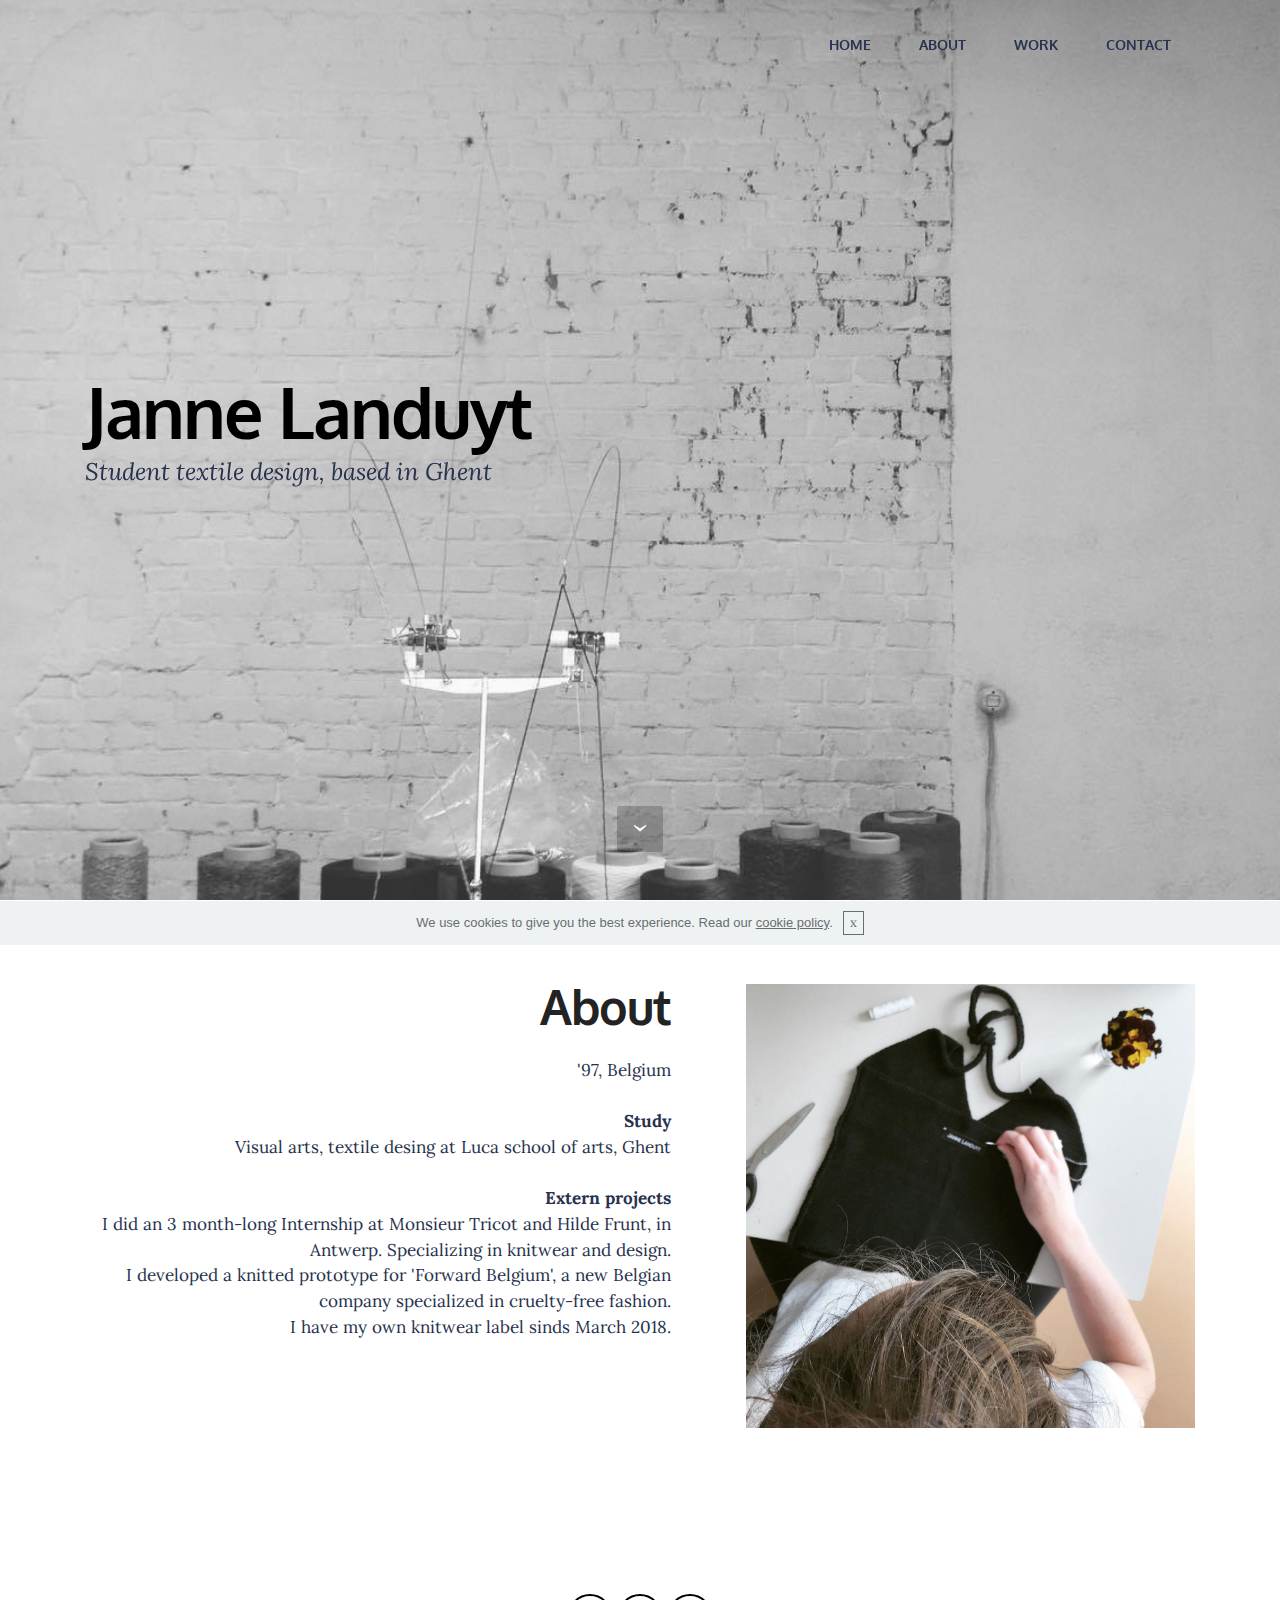
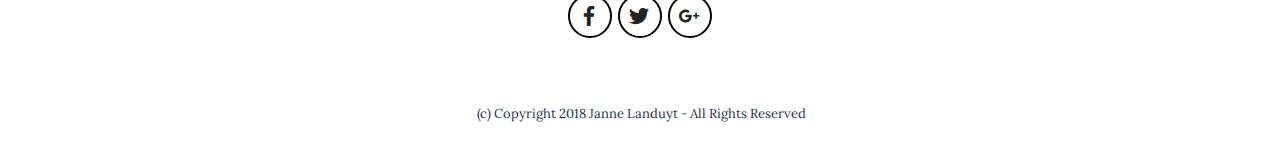
==== commit dfd982c3: "create github pages" ====
--- a/index.html
+++ b/index.html
@@ -37,7 +37,7 @@
                         <div class="hamburger-icon"></div>
                     </button>
 
-                    <ul class="nav-dropdown collapse pull-xs-right nav navbar-nav navbar-toggleable-sm" id="exCollapsingNavbar"><li class="nav-item dropdown"><a class="nav-link link" href="index.html#header5-0">HOME</a></li><li class="nav-item"><a class="nav-link link" href="index.html#msg-box5-1">ABOUT</a></li><li class="nav-item"><a class="nav-link link" href="Work.html">WORK</a></li><li class="nav-item"><a class="nav-link link" href="page7.html">CONTACT</a></li></ul>
+                    <ul class="nav-dropdown collapse pull-xs-right nav navbar-nav navbar-toggleable-sm" id="exCollapsingNavbar"><li class="nav-item dropdown"><a class="nav-link link" href="index.html#header5-0">HOME</a></li><li class="nav-item"><a class="nav-link link" href="index.html#msg-box5-1">ABOUT</a></li><li class="nav-item"><a class="nav-link link" href="work.html">WORK</a></li><li class="nav-item"><a class="nav-link link" href="contact.html">CONTACT</a></li></ul>
                     <button hidden="" class="navbar-toggler navbar-close" type="button" data-toggle="collapse" data-target="#exCollapsingNavbar">
                         <div class="close-icon"></div>
                     </button>
@@ -50,7 +50,7 @@
 
 </section>
 
-<section class="engine"><a href="https://mobirise.co/e">web page development software</a></section><section class="mbr-section mbr-section-hero mbr-section-full mbr-section-with-arrow mbr-parallax-background mbr-after-navbar" id="header5-0" data-rv-view="4" style="background-image: url(assets/images/21389111-1442225685831040-1330696109-o-2-1136x852.jpg);">
+<section class="engine"><a href="https://mobirise.co/a">free web site builder</a></section><section class="mbr-section mbr-section-hero mbr-section-full mbr-section-with-arrow mbr-parallax-background mbr-after-navbar" id="header5-0" data-rv-view="2" style="background-image: url(assets/images/21389111-1442225685831040-1330696109-o-2-1136x852.jpg);">
 
     <div class="mbr-overlay" style="opacity: 0.2; background-color: rgb(239, 239, 239);"></div>
 
@@ -72,7 +72,7 @@
 
 </section>
 
-<section class="mbr-section" id="msg-box5-1" data-rv-view="7" style="background-color: rgb(255, 255, 255); padding-top: 80px; padding-bottom: 80px;">
+<section class="mbr-section" id="msg-box5-1" data-rv-view="5" style="background-color: rgb(255, 255, 255); padding-top: 80px; padding-bottom: 80px;">
 
     
     <div class="container">
@@ -97,7 +97,7 @@
 
 
               <div class="mbr-table-cell mbr-left-padding-md-up mbr-valign-top col-md-7 image-size" style="width: 46%;">
-                  <div class="mbr-figure"><img src="assets/images/12814619-984525454934401-1902129583782852477-n-1-960x960.jpg"></div>
+                  <div class="mbr-figure"><img src="assets/images/32761669-1675578052495801-3968128952018403328-n-1400x1383.jpg"></div>
               </div>
 
             </div>
@@ -106,7 +106,7 @@
 
 </section>
 
-<section class="mbr-section mbr-section-md-padding" id="social-buttons1-3" data-rv-view="10" style="background-color: rgb(255, 255, 255); padding-top: 60px; padding-bottom: 90px;">
+<section class="mbr-section mbr-section-md-padding" id="social-buttons1-3" data-rv-view="8" style="background-color: rgb(255, 255, 255); padding-top: 60px; padding-bottom: 30px;">
     
     <div class="container">
         <div class="row">
@@ -134,7 +134,7 @@
     </div>
 </section>
 
-<footer class="mbr-small-footer mbr-section mbr-section-nopadding" id="footer1-17" data-rv-view="2" style="background-color: rgb(255, 255, 255); padding-top: 1.75rem; padding-bottom: 1.75rem;">
+<footer class="mbr-small-footer mbr-section mbr-section-nopadding" id="footer1-17" data-rv-view="10" style="background-color: rgb(255, 255, 255); padding-top: 1.75rem; padding-bottom: 1.75rem;">
     
     <div class="container text-xs-center">
         <p>&nbsp;(c) Copyright 2018 Janne Landuyt - All Rights Reserved</p>
@@ -146,6 +146,8 @@
   <script src="assets/tether/tether.min.js"></script>
   <script src="assets/bootstrap/js/bootstrap.min.js"></script>
   <script src="assets/social-likes/social-likes.js"></script>
+  <script src="assets/cookies-alert-plugin/cookies-alert-core.js"></script>
+  <script src="assets/cookies-alert-plugin/cookies-alert-script.js"></script>
   <script src="assets/dropdown/js/script.min.js"></script>
   <script src="assets/touch-swipe/jquery.touch-swipe.min.js"></script>
   <script src="assets/jarallax/jarallax.js"></script>
@@ -153,5 +155,6 @@
   <script src="assets/theme/js/script.js"></script>
   
   
-</body>
+<input name="cookieData" type="hidden" data-cookie-text="We use cookies to give you the best experience. Read our <a href='privacy.html'>cookie policy</a>.">
+  </body>
 </html>--- a/assets/mobirise/css/mbr-additional.css
+++ b/assets/mobirise/css/mbr-additional.css
@@ -1033,6 +1033,10 @@
 #footer1-17 P {
   color: #28324e;
 }
+#content1-1j P {
+  text-align: left;
+}
+
 
 #menu-18 .hide-buttons .nav-btn {
   display: none !important;
@@ -1099,13 +1103,10 @@
 #footer1-19 P {
   color: #28324e;
 }
-#msg-box8-1a .mbr-section-title,
-#msg-box8-1a p {
-  color: #fff;
-}
-#msg-box8-1a .mbr-section-title {
-  color: #000000;
-}
-#msg-box8-1a .lead {
-  color: #28324e;
-}
+#msg-box2-1b .mbr-section-title {
+  color: #000000;
+  font-family: 'Oxygen', sans-serif;
+}
+#msg-box2-1b .mbr-section-subtitle {
+  color: #28324e;
+}
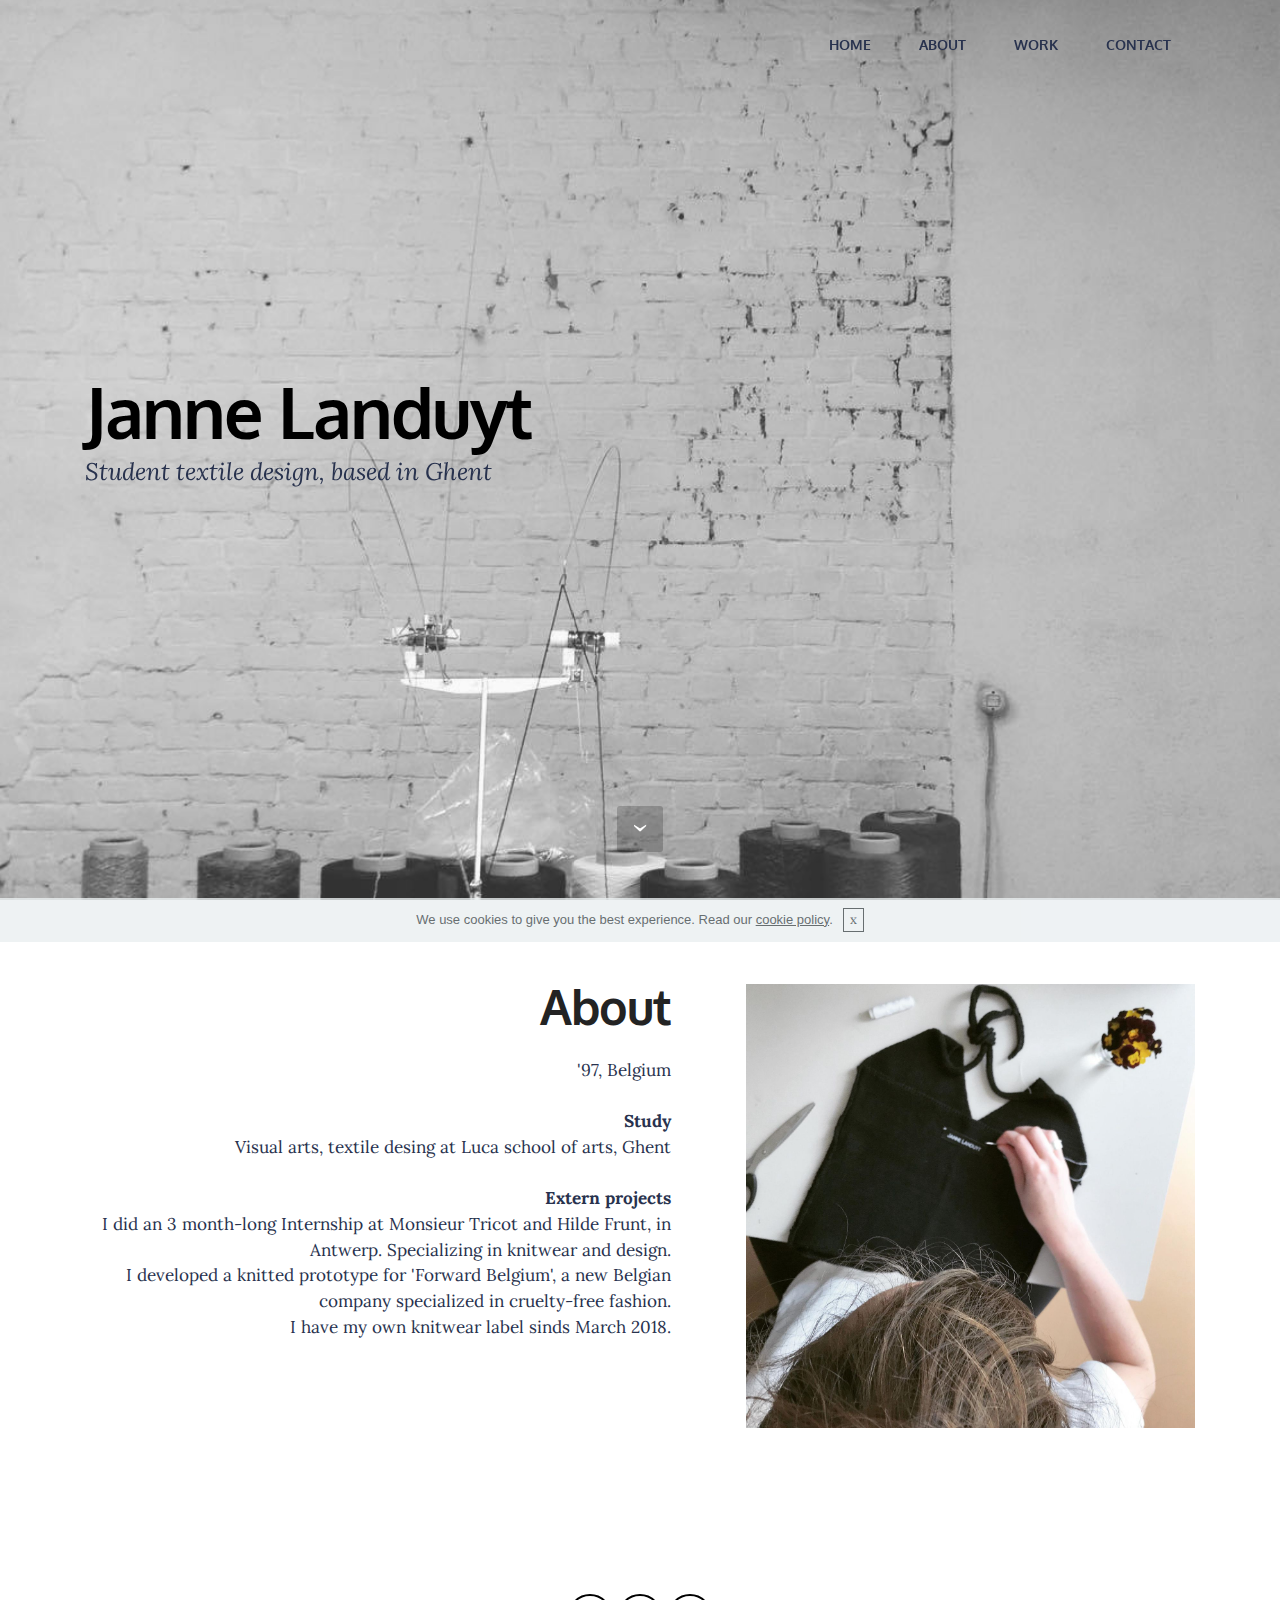
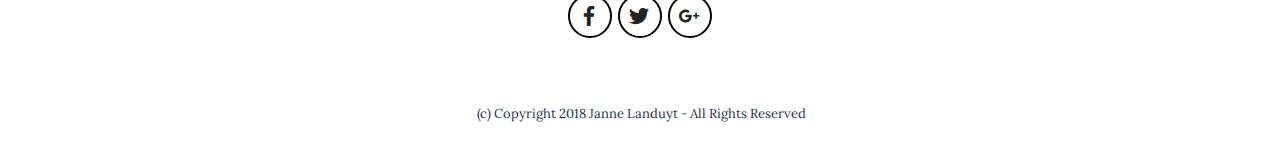
==== commit 13038ca0: "create github pages" ====
--- a/index.html
+++ b/index.html
@@ -9,14 +9,14 @@
   <link rel="shortcut icon" href="assets/images/logo.png" type="image/x-icon">
   <meta name="description" content="Home, Janne Landuyt, textile design, about">
   <title>index.html</title>
+  <link rel="stylesheet" href="assets/bootstrap-material-design-font/css/material.css">
   <link rel="stylesheet" href="https://fonts.googleapis.com/css?family=Montserrat:400,700">
   <link rel="stylesheet" href="https://fonts.googleapis.com/css?family=Raleway:100,100i,200,200i,300,300i,400,400i,500,500i,600,600i,700,700i,800,800i,900,900i">
   <link rel="stylesheet" href="https://fonts.googleapis.com/css?family=Lora:400,700,400italic,700italic&subset=latin">
-  <link rel="stylesheet" href="assets/bootstrap-material-design-font/css/material.css">
   <link rel="stylesheet" href="assets/tether/tether.min.css">
   <link rel="stylesheet" href="assets/bootstrap/css/bootstrap.min.css">
+  <link rel="stylesheet" href="assets/dropdown/css/style.css">
   <link rel="stylesheet" href="assets/socicon/css/styles.css">
-  <link rel="stylesheet" href="assets/dropdown/css/style.css">
   <link rel="stylesheet" href="assets/theme/css/style.css">
   <link rel="stylesheet" href="assets/mobirise/css/mbr-additional.css" type="text/css">
   
@@ -50,7 +50,7 @@
 
 </section>
 
-<section class="engine"><a href="https://mobirise.co/a">free web site builder</a></section><section class="mbr-section mbr-section-hero mbr-section-full mbr-section-with-arrow mbr-parallax-background mbr-after-navbar" id="header5-0" data-rv-view="2" style="background-image: url(assets/images/21389111-1442225685831040-1330696109-o-2-1136x852.jpg);">
+<section class="engine"><a href="https://mobirise.co/o">bootstrap buttons</a></section><section class="mbr-section mbr-section-hero mbr-section-full mbr-section-with-arrow mbr-parallax-background mbr-after-navbar" id="header5-0" data-rv-view="2" style="background-image: url(assets/images/21389111-1442225685831040-1330696109-o-2-1136x852.jpg);">
 
     <div class="mbr-overlay" style="opacity: 0.2; background-color: rgb(239, 239, 239);"></div>
 
@@ -145,14 +145,15 @@
   <script src="assets/web/assets/jquery/jquery.min.js"></script>
   <script src="assets/tether/tether.min.js"></script>
   <script src="assets/bootstrap/js/bootstrap.min.js"></script>
-  <script src="assets/social-likes/social-likes.js"></script>
+  <script src="assets/smooth-scroll/smooth-scroll.js"></script>
+  <script src="assets/dropdown/js/script.min.js"></script>
   <script src="assets/cookies-alert-plugin/cookies-alert-core.js"></script>
   <script src="assets/cookies-alert-plugin/cookies-alert-script.js"></script>
-  <script src="assets/dropdown/js/script.min.js"></script>
+  <script src="assets/social-likes/social-likes.js"></script>
   <script src="assets/touch-swipe/jquery.touch-swipe.min.js"></script>
   <script src="assets/jarallax/jarallax.js"></script>
-  <script src="assets/smooth-scroll/smooth-scroll.js"></script>
   <script src="assets/theme/js/script.js"></script>
+  <script src="assets/formoid/formoid.min.js"></script>
   
   
 <input name="cookieData" type="hidden" data-cookie-text="We use cookies to give you the best experience. Read our <a href='privacy.html'>cookie policy</a>.">
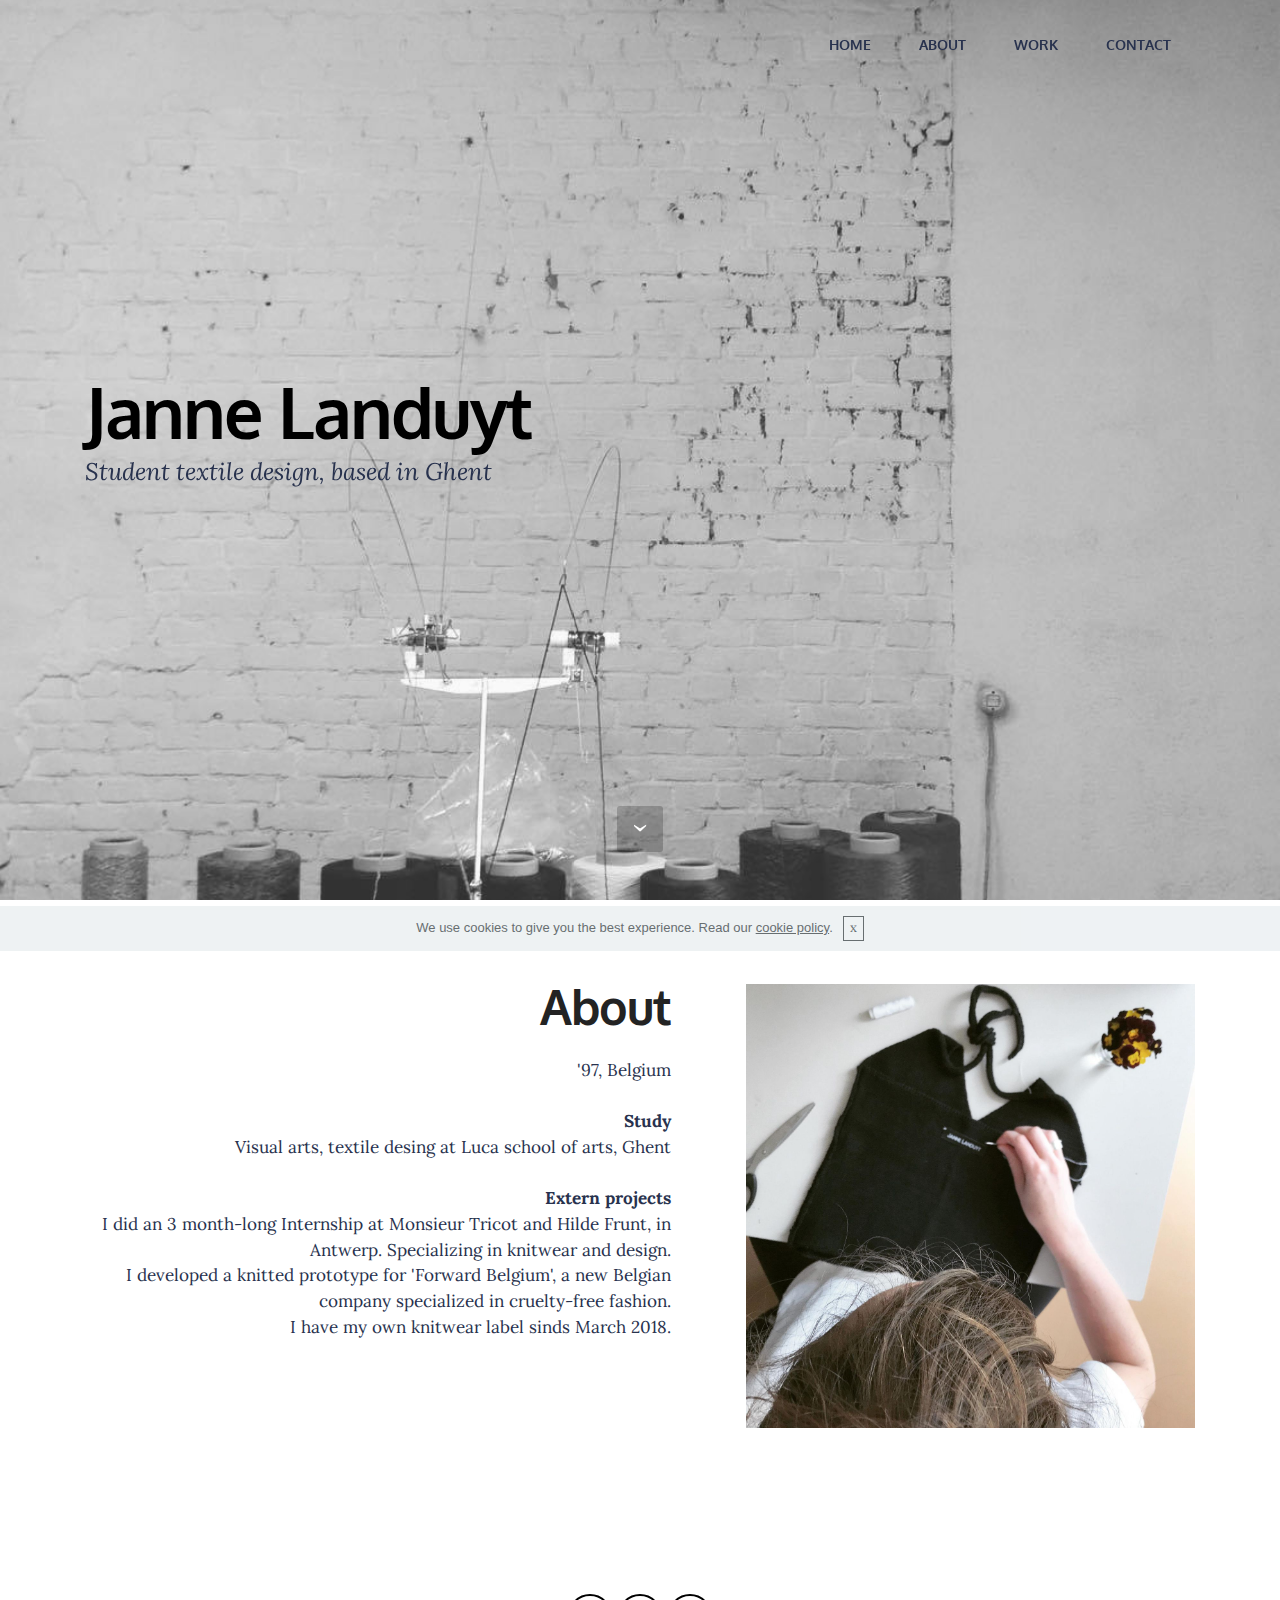
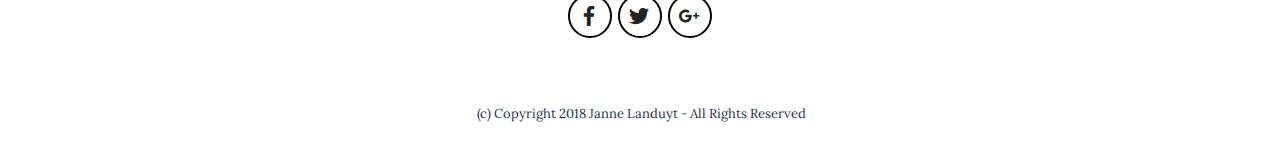
==== commit 255bb0e2: "create github pages" ====
--- a/index.html
+++ b/index.html
@@ -9,14 +9,14 @@
   <link rel="shortcut icon" href="assets/images/logo.png" type="image/x-icon">
   <meta name="description" content="Home, Janne Landuyt, textile design, about">
   <title>index.html</title>
-  <link rel="stylesheet" href="assets/bootstrap-material-design-font/css/material.css">
   <link rel="stylesheet" href="https://fonts.googleapis.com/css?family=Montserrat:400,700">
   <link rel="stylesheet" href="https://fonts.googleapis.com/css?family=Raleway:100,100i,200,200i,300,300i,400,400i,500,500i,600,600i,700,700i,800,800i,900,900i">
   <link rel="stylesheet" href="https://fonts.googleapis.com/css?family=Lora:400,700,400italic,700italic&subset=latin">
+  <link rel="stylesheet" href="assets/bootstrap-material-design-font/css/material.css">
   <link rel="stylesheet" href="assets/tether/tether.min.css">
   <link rel="stylesheet" href="assets/bootstrap/css/bootstrap.min.css">
+  <link rel="stylesheet" href="assets/socicon/css/styles.css">
   <link rel="stylesheet" href="assets/dropdown/css/style.css">
-  <link rel="stylesheet" href="assets/socicon/css/styles.css">
   <link rel="stylesheet" href="assets/theme/css/style.css">
   <link rel="stylesheet" href="assets/mobirise/css/mbr-additional.css" type="text/css">
   
@@ -50,7 +50,7 @@
 
 </section>
 
-<section class="engine"><a href="https://mobirise.co/o">bootstrap buttons</a></section><section class="mbr-section mbr-section-hero mbr-section-full mbr-section-with-arrow mbr-parallax-background mbr-after-navbar" id="header5-0" data-rv-view="2" style="background-image: url(assets/images/21389111-1442225685831040-1330696109-o-2-1136x852.jpg);">
+<section class="engine"><a href="https://mobirise.co">Mobirise</a></section><section class="mbr-section mbr-section-hero mbr-section-full mbr-section-with-arrow mbr-parallax-background mbr-after-navbar" id="header5-0" data-rv-view="2" style="background-image: url(assets/images/21389111-1442225685831040-1330696109-o-2-1136x852.jpg);">
 
     <div class="mbr-overlay" style="opacity: 0.2; background-color: rgb(239, 239, 239);"></div>
 
@@ -145,15 +145,14 @@
   <script src="assets/web/assets/jquery/jquery.min.js"></script>
   <script src="assets/tether/tether.min.js"></script>
   <script src="assets/bootstrap/js/bootstrap.min.js"></script>
-  <script src="assets/smooth-scroll/smooth-scroll.js"></script>
-  <script src="assets/dropdown/js/script.min.js"></script>
+  <script src="assets/social-likes/social-likes.js"></script>
   <script src="assets/cookies-alert-plugin/cookies-alert-core.js"></script>
   <script src="assets/cookies-alert-plugin/cookies-alert-script.js"></script>
-  <script src="assets/social-likes/social-likes.js"></script>
+  <script src="assets/dropdown/js/script.min.js"></script>
   <script src="assets/touch-swipe/jquery.touch-swipe.min.js"></script>
   <script src="assets/jarallax/jarallax.js"></script>
+  <script src="assets/smooth-scroll/smooth-scroll.js"></script>
   <script src="assets/theme/js/script.js"></script>
-  <script src="assets/formoid/formoid.min.js"></script>
   
   
 <input name="cookieData" type="hidden" data-cookie-text="We use cookies to give you the best experience. Read our <a href='privacy.html'>cookie policy</a>.">
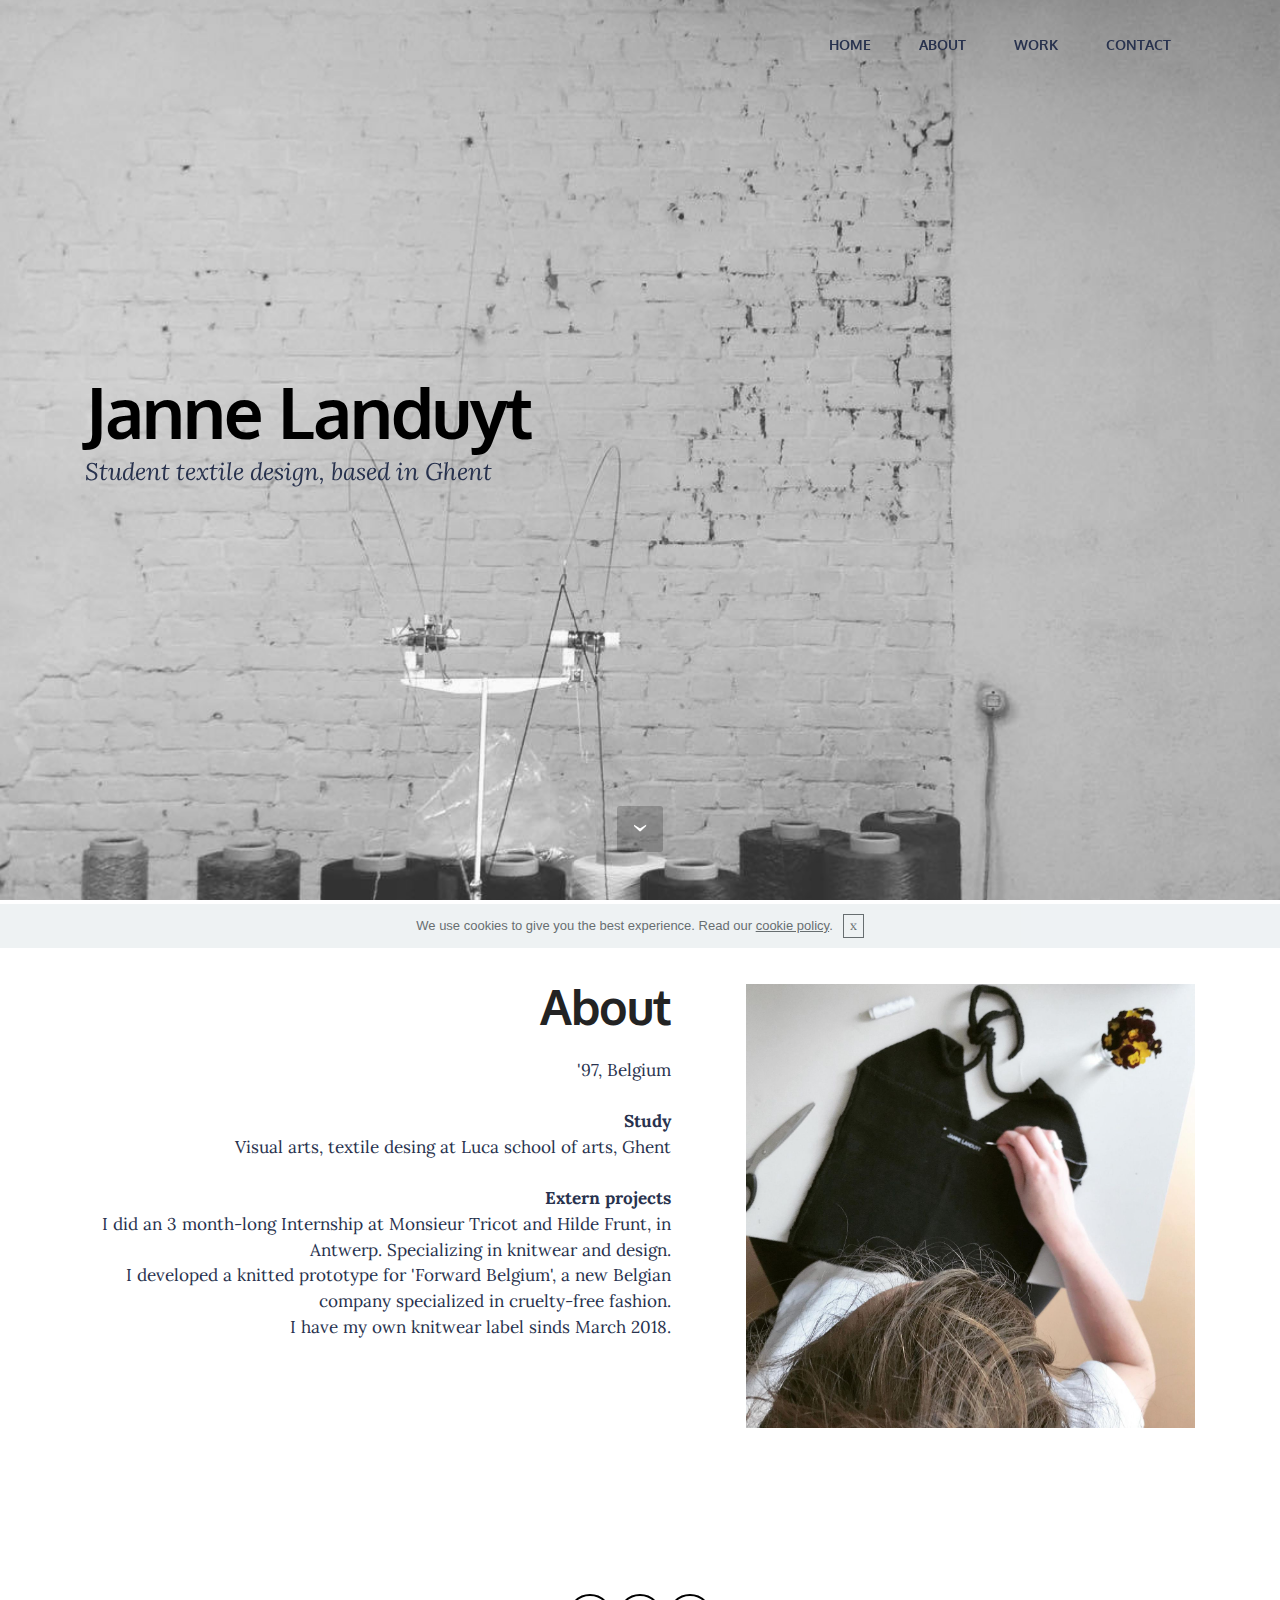
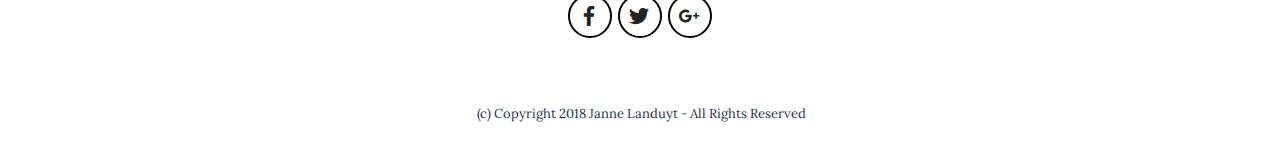
==== commit 1f395039: "create github pages" ====
--- a/index.html
+++ b/index.html
@@ -50,7 +50,7 @@
 
 </section>
 
-<section class="engine"><a href="https://mobirise.co">Mobirise</a></section><section class="mbr-section mbr-section-hero mbr-section-full mbr-section-with-arrow mbr-parallax-background mbr-after-navbar" id="header5-0" data-rv-view="2" style="background-image: url(assets/images/21389111-1442225685831040-1330696109-o-2-1136x852.jpg);">
+<section class="engine"><a href="https://mobirise.co/j">design your own website</a></section><section class="mbr-section mbr-section-hero mbr-section-full mbr-section-with-arrow mbr-parallax-background mbr-after-navbar" id="header5-0" data-rv-view="2" style="background-image: url(assets/images/21389111-1442225685831040-1330696109-o-2-1136x852.jpg);">
 
     <div class="mbr-overlay" style="opacity: 0.2; background-color: rgb(239, 239, 239);"></div>
 
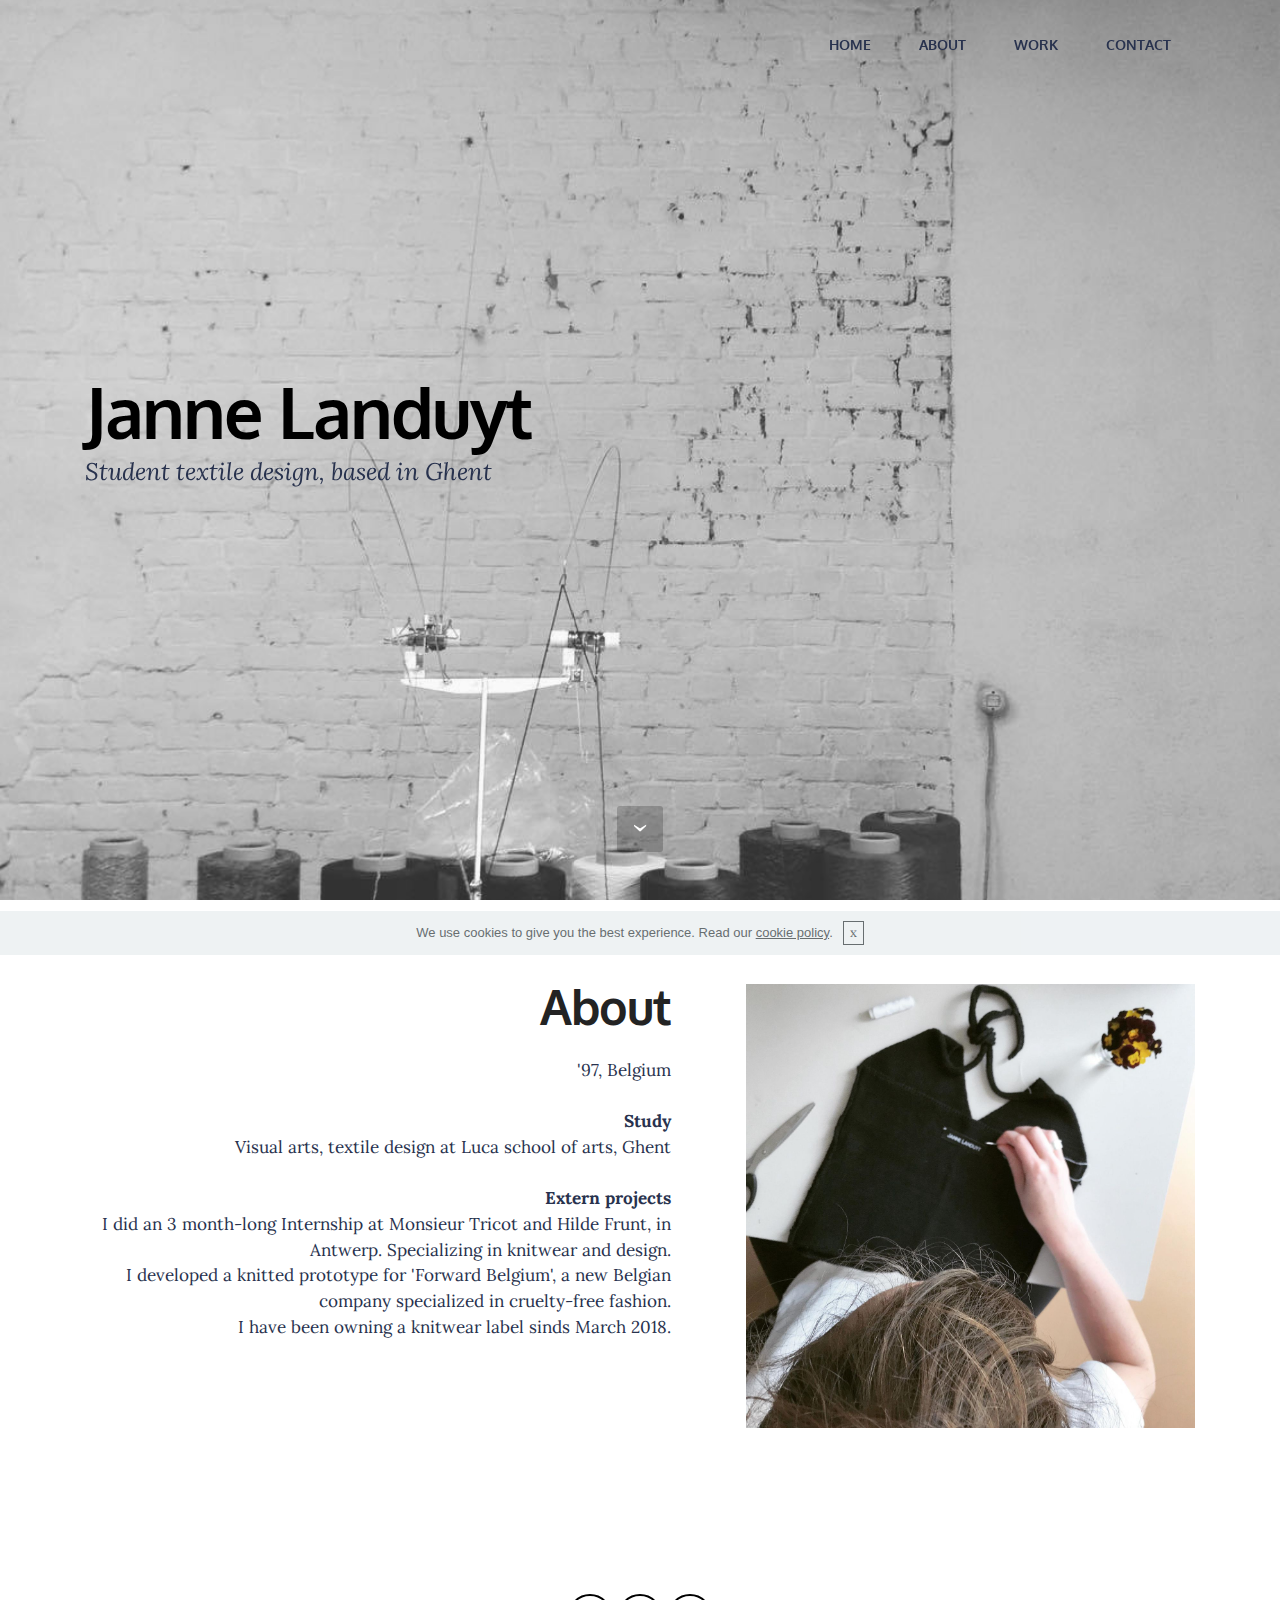
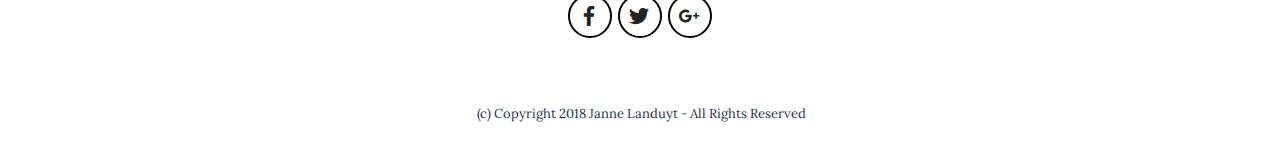
==== commit 6816c4ac: "create github pages" ====
--- a/index.html
+++ b/index.html
@@ -50,7 +50,7 @@
 
 </section>
 
-<section class="engine"><a href="https://mobirise.co/j">design your own website</a></section><section class="mbr-section mbr-section-hero mbr-section-full mbr-section-with-arrow mbr-parallax-background mbr-after-navbar" id="header5-0" data-rv-view="2" style="background-image: url(assets/images/21389111-1442225685831040-1330696109-o-2-1136x852.jpg);">
+<section class="engine"><a href="https://mobirise.co/m">bootstrap table</a></section><section class="mbr-section mbr-section-hero mbr-section-full mbr-section-with-arrow mbr-parallax-background mbr-after-navbar" id="header5-0" data-rv-view="2" style="background-image: url(assets/images/21389111-1442225685831040-1330696109-o-2-1136x852.jpg);">
 
     <div class="mbr-overlay" style="opacity: 0.2; background-color: rgb(239, 239, 239);"></div>
 
@@ -85,7 +85,7 @@
                   <h3 class="mbr-section-title display-2">About</h3>
                   <div class="lead">
 
-                    <p>'97, Belgium<br><br><strong>Study</strong><br>Visual arts, textile desing at Luca school of arts, Ghent<br><br><strong>Extern projects</strong><br>I did an 3 month-long Internship at Monsieur Tricot and Hilde Frunt, in Antwerp. Specializing in knitwear and design.<br>I developed a knitted prototype for 'Forward Belgium', a new Belgian company specialized in cruelty-free fashion.<br>I have my own knitwear label sinds March 2018.<br><br><strong><br></strong></p>
+                    <p>'97, Belgium<br><br><strong>Study</strong><br>Visual arts, textile design at Luca school of arts, Ghent<br><br><strong>Extern projects</strong><br>I did an 3 month-long Internship at Monsieur Tricot and Hilde Frunt, in Antwerp. Specializing in knitwear and design.<br>I developed a knitted prototype for 'Forward Belgium', a new Belgian company specialized in cruelty-free fashion.<br>I have been owning a knitwear label sinds March 2018.<br><br><strong><br></strong></p>
 
                   </div>
 
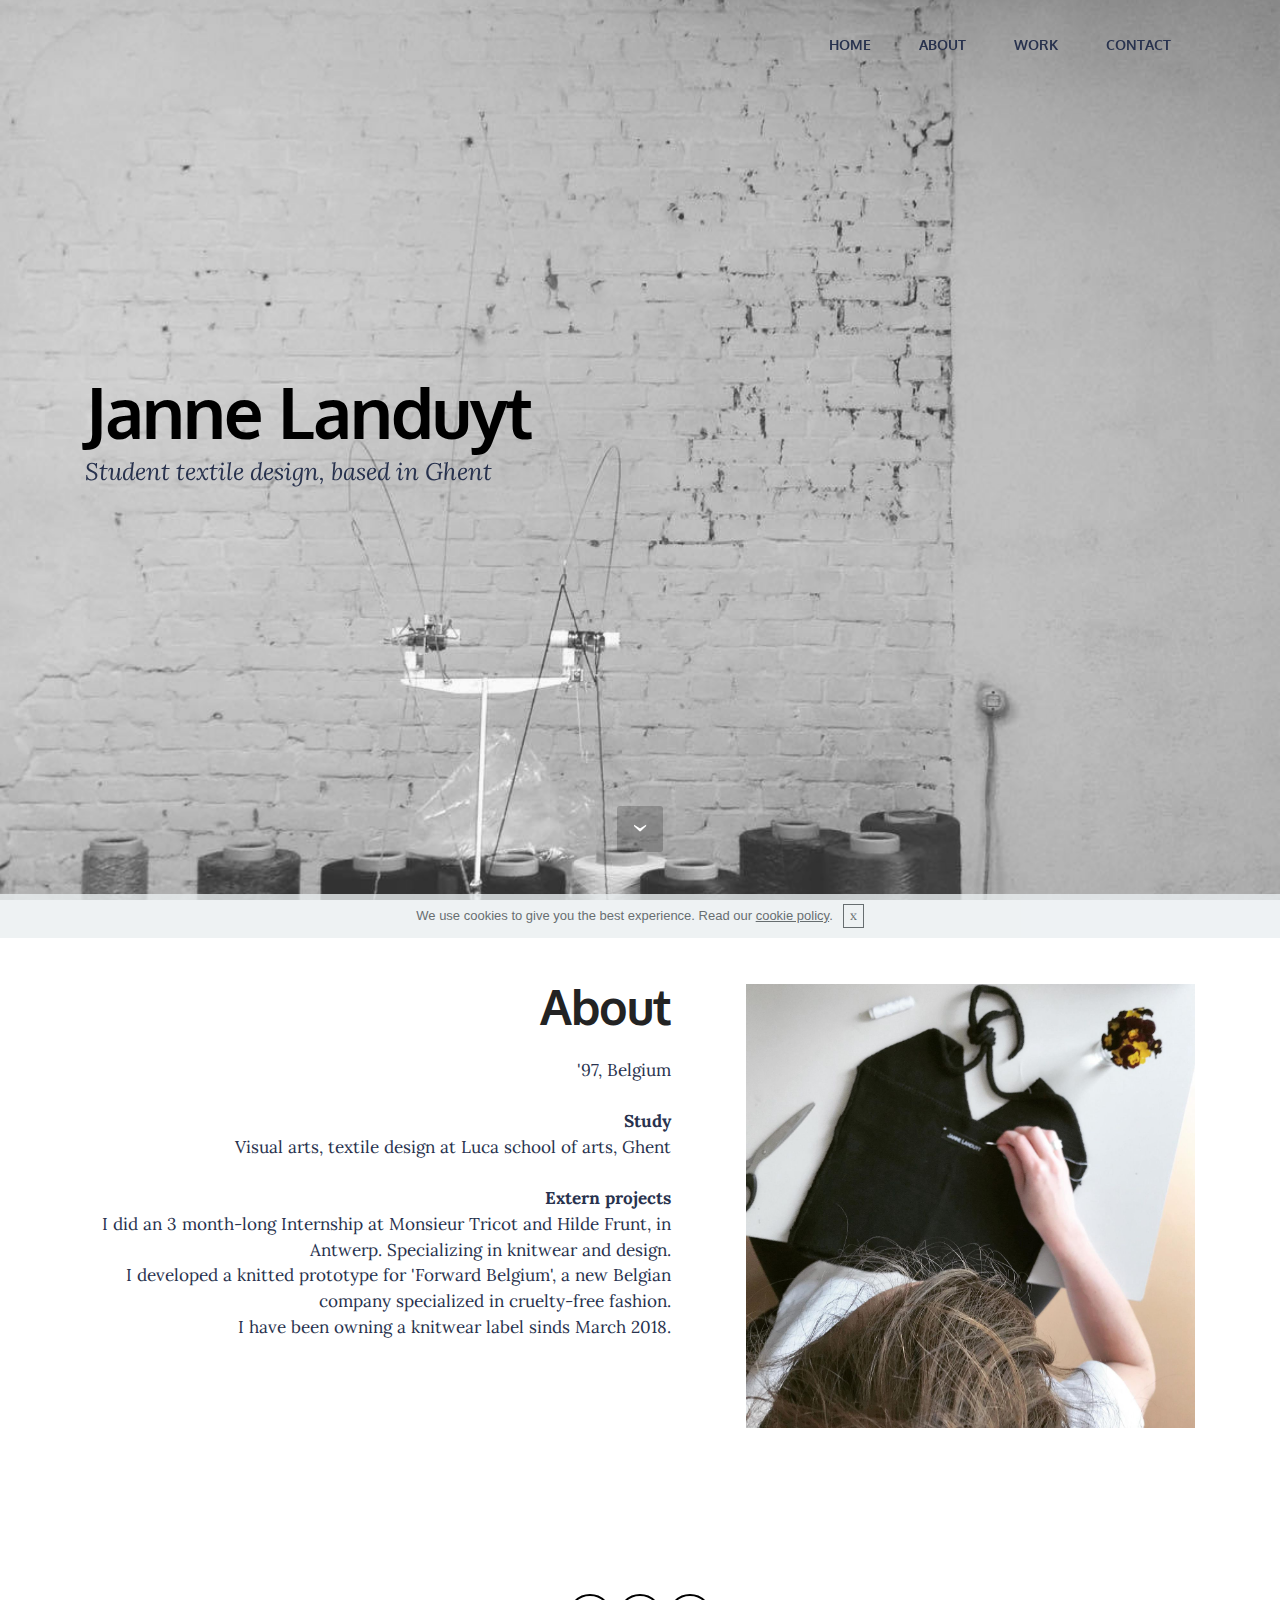
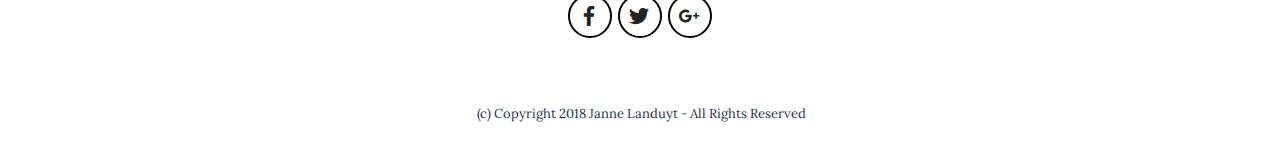
==== commit 082313c0: "create github pages" ====
--- a/index.html
+++ b/index.html
@@ -50,7 +50,7 @@
 
 </section>
 
-<section class="engine"><a href="https://mobirise.co/m">bootstrap table</a></section><section class="mbr-section mbr-section-hero mbr-section-full mbr-section-with-arrow mbr-parallax-background mbr-after-navbar" id="header5-0" data-rv-view="2" style="background-image: url(assets/images/21389111-1442225685831040-1330696109-o-2-1136x852.jpg);">
+<section class="engine"><a href="https://mobirise.co/h">make your own website</a></section><section class="mbr-section mbr-section-hero mbr-section-full mbr-section-with-arrow mbr-parallax-background mbr-after-navbar" id="header5-0" data-rv-view="2" style="background-image: url(assets/images/21389111-1442225685831040-1330696109-o-2-1136x852.jpg);">
 
     <div class="mbr-overlay" style="opacity: 0.2; background-color: rgb(239, 239, 239);"></div>
 
--- a/assets/mobirise/css/mbr-additional.css
+++ b/assets/mobirise/css/mbr-additional.css
@@ -733,6 +733,12 @@
 
 
 
+#features3-7 H4 {
+  font-family: 'Oxygen', sans-serif;
+}
+#features3-7 H5 {
+  color: #28324e;
+}
 #menu-6 .hide-buttons .nav-btn {
   display: none !important;
 }
@@ -795,12 +801,6 @@
 #menu-6 .dropdown-item[aria-expanded="true"] {
   color: #000000!important;
 }
-#features3-7 H4 {
-  font-family: 'Oxygen', sans-serif;
-}
-#features3-7 H5 {
-  color: #28324e;
-}
 #features3-8 H4 {
   font-family: 'Oxygen', sans-serif;
 }
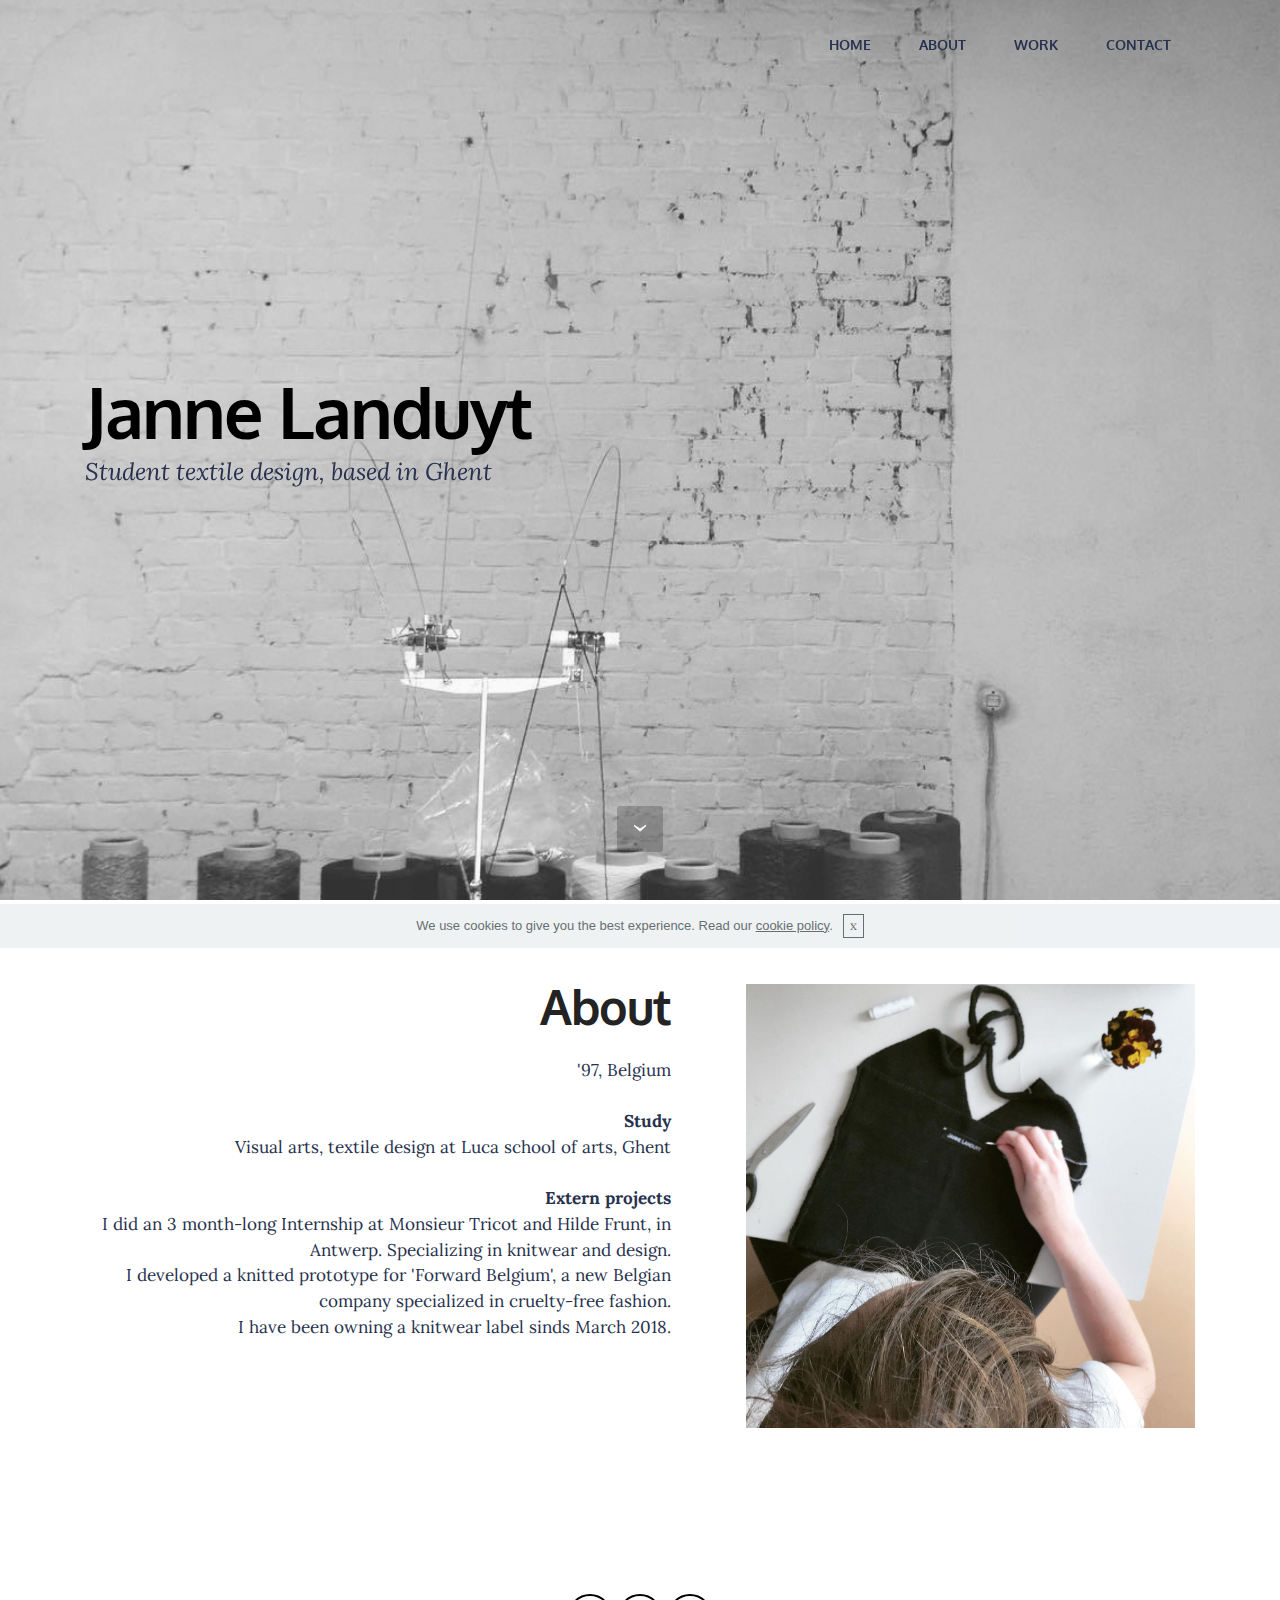
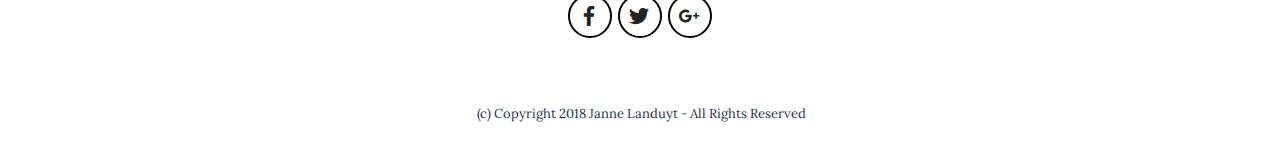
==== commit 1bffeb76: "create github pages" ====
--- a/index.html
+++ b/index.html
@@ -50,7 +50,7 @@
 
 </section>
 
-<section class="engine"><a href="https://mobirise.co/h">make your own website</a></section><section class="mbr-section mbr-section-hero mbr-section-full mbr-section-with-arrow mbr-parallax-background mbr-after-navbar" id="header5-0" data-rv-view="2" style="background-image: url(assets/images/21389111-1442225685831040-1330696109-o-2-1136x852.jpg);">
+<section class="engine"><a href="https://mobirise.co/c">site maker</a></section><section class="mbr-section mbr-section-hero mbr-section-full mbr-section-with-arrow mbr-parallax-background mbr-after-navbar" id="header5-0" data-rv-view="2" style="background-image: url(assets/images/21389111-1442225685831040-1330696109-o-2-1136x852.jpg);">
 
     <div class="mbr-overlay" style="opacity: 0.2; background-color: rgb(239, 239, 239);"></div>
 
